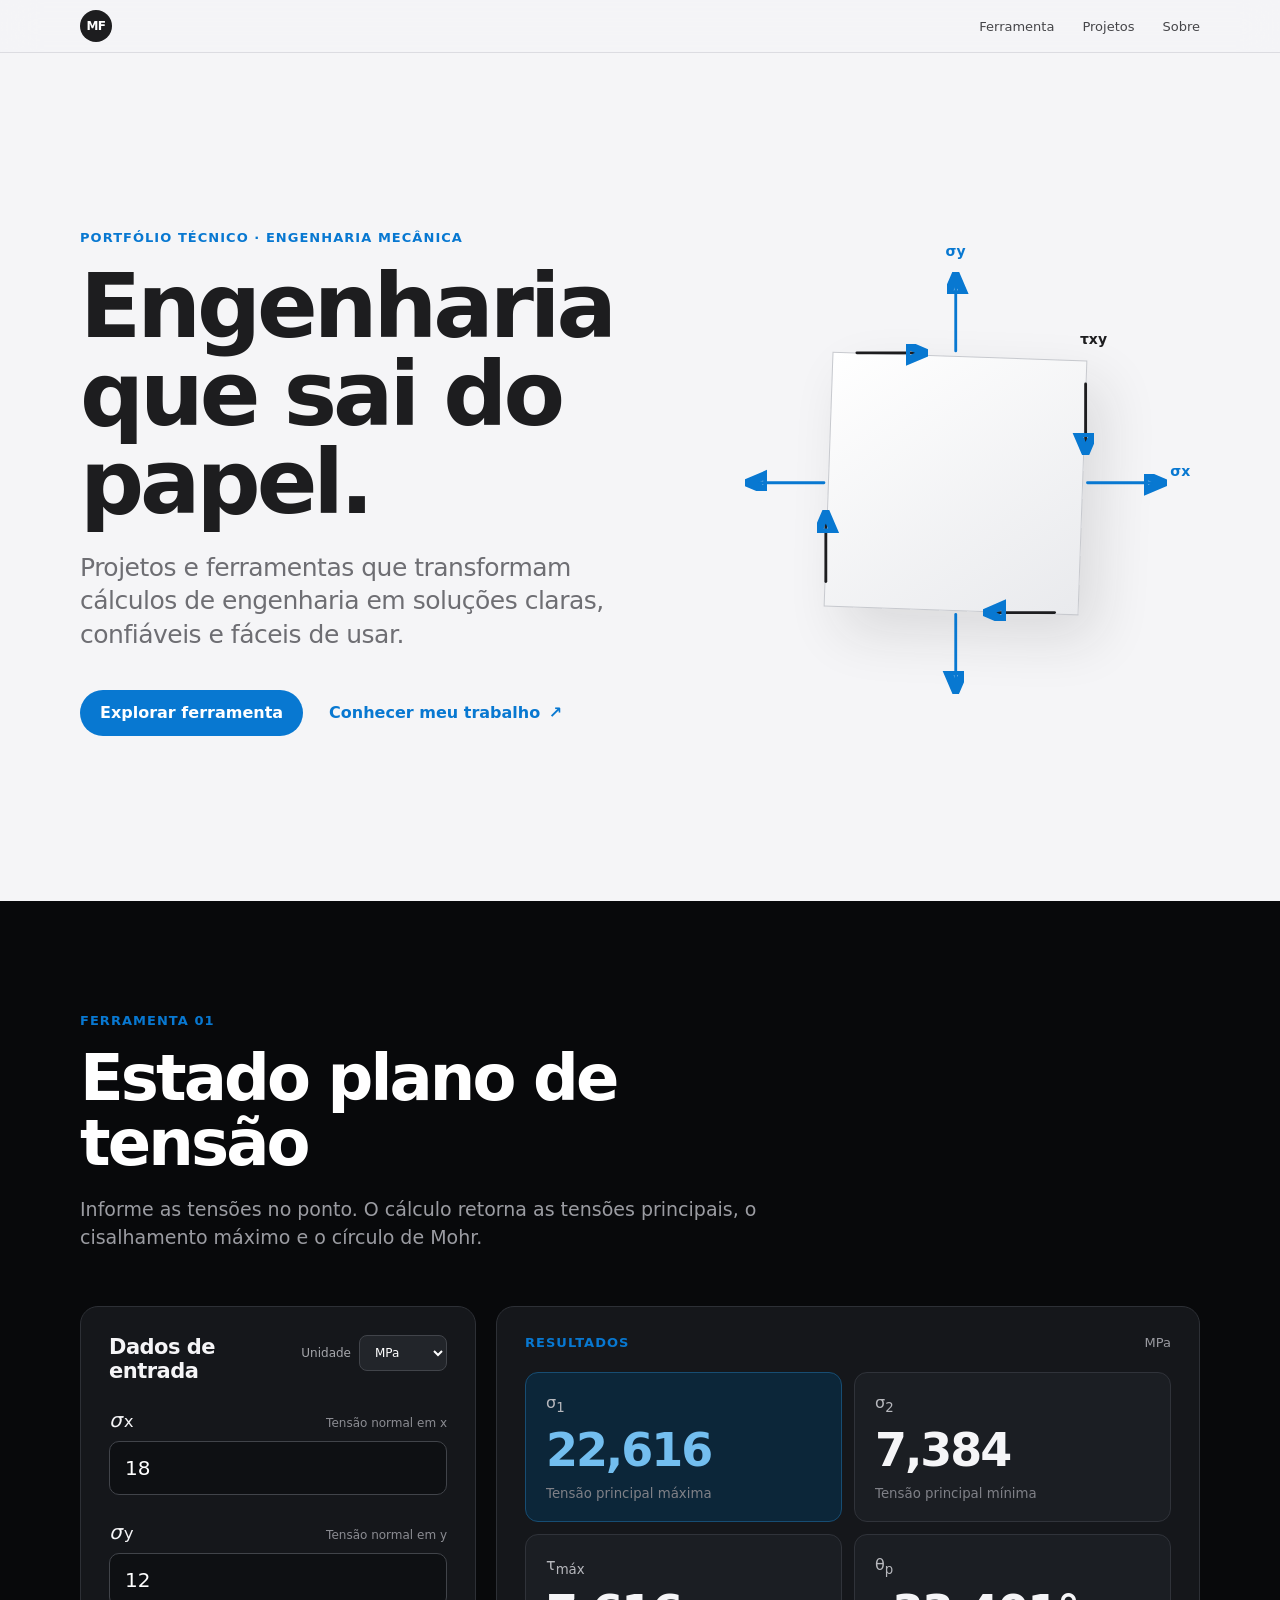
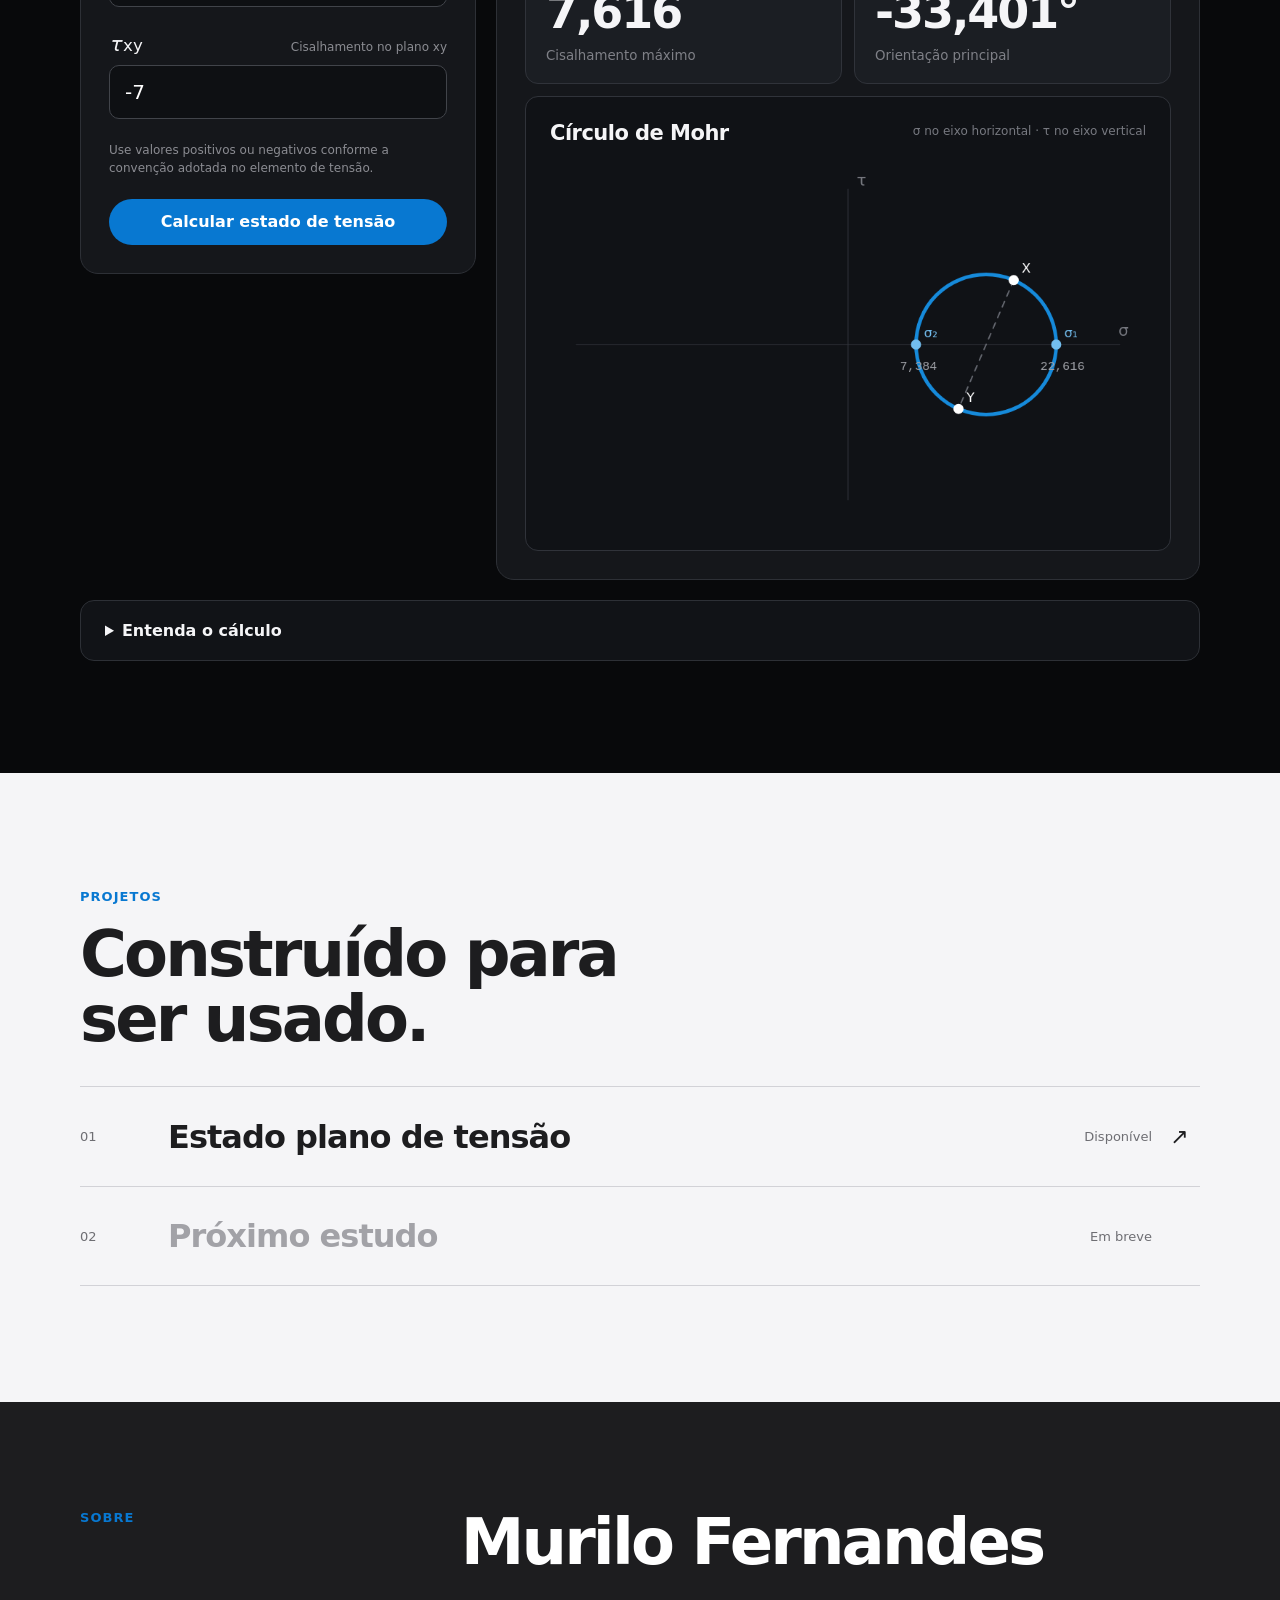
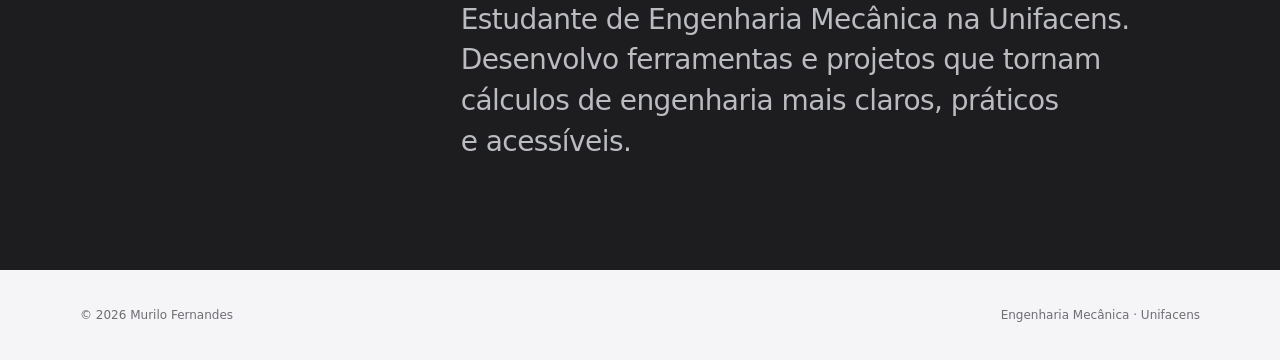
==== index.html @ 222b659b "feat: publica primeira versão do portfólio" ====
<!doctype html>
<html lang="pt-BR">
<head>
  <meta charset="utf-8">
  <meta name="viewport" content="width=device-width, initial-scale=1">
  <meta name="description" content="Ferramentas e projetos de Engenharia Mecânica desenvolvidos por Murilo Fernandes.">
  <meta name="theme-color" content="#f5f5f7">
  <link rel="icon" href="data:image/svg+xml,%3Csvg xmlns='http://www.w3.org/2000/svg' viewBox='0 0 64 64'%3E%3Ccircle cx='32' cy='32' r='30' fill='%231d1d1f'/%3E%3Ctext x='32' y='39' text-anchor='middle' font-family='Arial' font-size='20' font-weight='700' fill='white'%3EMF%3C/text%3E%3C/svg%3E">
  <title>Murilo Fernandes — Engenharia Mecânica</title>
  <link rel="stylesheet" href="styles.css">
</head>
<body>
  <header class="site-header">
    <nav class="nav shell" aria-label="Navegação principal">
      <a class="brand" href="#inicio" aria-label="Ir ao início">MF</a>
      <div class="nav-links">
        <a href="#ferramenta">Ferramenta</a>
        <a href="#projetos">Projetos</a>
        <a href="#sobre">Sobre</a>
      </div>
    </nav>
  </header>

  <main>
    <section class="hero shell" id="inicio">
      <div class="hero-copy">
        <p class="eyebrow">Portfólio técnico · Engenharia Mecânica</p>
        <h1>Engenharia que sai do papel.</h1>
        <p class="hero-text">Projetos e ferramentas que transformam cálculos de engenharia em soluções claras, confiáveis e fáceis de usar.</p>
        <div class="hero-actions">
          <a class="button primary" href="#ferramenta">Explorar ferramenta</a>
          <a class="text-link" href="#sobre">Conhecer meu trabalho <span aria-hidden="true">↗</span></a>
        </div>
      </div>

      <div class="hero-visual" aria-hidden="true">
        <div class="stress-object">
          <span class="axis axis-x">σx</span>
          <span class="axis axis-y">σy</span>
          <span class="axis axis-t">τxy</span>
          <div class="stress-square"></div>
          <svg viewBox="0 0 520 520" role="presentation">
            <defs>
              <marker id="arrow-blue" markerWidth="8" markerHeight="8" refX="6" refY="3" orient="auto">
                <path d="M0,0 L0,6 L7,3 z" fill="#0878d1" />
              </marker>
              <marker id="arrow-dark" markerWidth="8" markerHeight="8" refX="6" refY="3" orient="auto">
                <path d="M0,0 L0,6 L7,3 z" fill="#1d1d1f" />
              </marker>
            </defs>
            <path d="M120 260 H42" marker-end="url(#arrow-blue)" />
            <path d="M400 260 H478" marker-end="url(#arrow-blue)" />
            <path d="M260 120 V42" marker-end="url(#arrow-blue)" />
            <path d="M260 400 V478" marker-end="url(#arrow-blue)" />
            <path d="M155 122 H225" marker-end="url(#arrow-dark)" />
            <path d="M398 155 V225" marker-end="url(#arrow-dark)" />
            <path d="M365 398 H295" marker-end="url(#arrow-dark)" />
            <path d="M122 365 V295" marker-end="url(#arrow-dark)" />
          </svg>
        </div>
      </div>
    </section>

    <section class="tool-section" id="ferramenta">
      <div class="shell">
        <div class="section-heading light">
          <p class="eyebrow">Ferramenta 01</p>
          <h2>Estado plano de tensão</h2>
          <p>Informe as tensões no ponto. O cálculo retorna as tensões principais, o cisalhamento máximo e o círculo de Mohr.</p>
        </div>

        <div class="calculator">
          <form class="input-panel" id="stress-form">
            <div class="panel-heading">
              <h3>Dados de entrada</h3>
              <label class="unit-field">
                <span>Unidade</span>
                <select id="unit" name="unit">
                  <option value="MPa">MPa</option>
                  <option value="kPa">kPa</option>
                  <option value="Pa">Pa</option>
                  <option value="ksi">ksi</option>
                </select>
              </label>
            </div>

            <label class="field">
              <span><i>σ</i><sub>x</sub> <small>Tensão normal em x</small></span>
              <input id="sigma-x" name="sigmaX" type="number" step="any" value="18" required>
            </label>

            <label class="field">
              <span><i>σ</i><sub>y</sub> <small>Tensão normal em y</small></span>
              <input id="sigma-y" name="sigmaY" type="number" step="any" value="12" required>
            </label>

            <label class="field">
              <span><i>τ</i><sub>xy</sub> <small>Cisalhamento no plano xy</small></span>
              <input id="tau-xy" name="tauXY" type="number" step="any" value="-7" required>
            </label>

            <p class="sign-note">Use valores positivos ou negativos conforme a convenção adotada no elemento de tensão.</p>
            <button class="button calculate" type="submit">Calcular estado de tensão</button>
            <p class="form-error" id="form-error" role="alert" hidden></p>
          </form>

          <div class="output-panel" aria-live="polite">
            <div class="results-header">
              <p class="eyebrow">Resultados</p>
              <span id="result-unit">MPa</span>
            </div>

            <div class="results-grid">
              <article class="result primary-result">
                <span>σ<sub>1</sub></span>
                <strong id="sigma-1">22,616</strong>
                <small>Tensão principal máxima</small>
              </article>
              <article class="result">
                <span>σ<sub>2</sub></span>
                <strong id="sigma-2">7,384</strong>
                <small>Tensão principal mínima</small>
              </article>
              <article class="result">
                <span>τ<sub>máx</sub></span>
                <strong id="tau-max">7,616</strong>
                <small>Cisalhamento máximo</small>
              </article>
              <article class="result">
                <span>θ<sub>p</sub></span>
                <strong id="theta-p">−33,401°</strong>
                <small>Orientação principal</small>
              </article>
            </div>

            <div class="mohr-card">
              <div class="mohr-heading">
                <h3>Círculo de Mohr</h3>
                <p>σ no eixo horizontal · τ no eixo vertical</p>
              </div>
              <canvas id="mohr-canvas" width="820" height="500" aria-label="Representação gráfica do círculo de Mohr"></canvas>
            </div>
          </div>
        </div>

        <details class="method">
          <summary>Entenda o cálculo</summary>
          <div class="method-content">
            <p>Para o estado plano, o centro e o raio do círculo de Mohr são:</p>
            <div class="formula"><i>σ</i><sub>m</sub> = (<i>σ</i><sub>x</sub> + <i>σ</i><sub>y</sub>) / 2</div>
            <div class="formula"><i>R</i> = √[((<i>σ</i><sub>x</sub> − <i>σ</i><sub>y</sub>) / 2)² + <i>τ</i><sub>xy</sub>²]</div>
            <p>As tensões principais são <i>σ</i><sub>1,2</sub> = <i>σ</i><sub>m</sub> ± <i>R</i>, e a tensão máxima de cisalhamento é igual ao raio <i>R</i>.</p>
          </div>
        </details>
      </div>
    </section>

    <section class="projects shell" id="projetos">
      <div class="section-heading">
        <p class="eyebrow">Projetos</p>
        <h2>Construído para ser usado.</h2>
      </div>
      <a class="project-row" href="#ferramenta">
        <span class="project-index">01</span>
        <span class="project-name">Estado plano de tensão</span>
        <span class="project-status">Disponível</span>
        <span class="project-arrow" aria-hidden="true">↗</span>
      </a>
      <div class="project-row muted" aria-label="Próximo projeto ainda não definido">
        <span class="project-index">02</span>
        <span class="project-name">Próximo estudo</span>
        <span class="project-status">Em breve</span>
      </div>
    </section>

    <section class="about" id="sobre">
      <div class="shell about-grid">
        <p class="eyebrow">Sobre</p>
        <div>
          <h2>Murilo Fernandes</h2>
          <p>Estudante de Engenharia Mecânica na Unifacens. Desenvolvo ferramentas e projetos que tornam cálculos de engenharia mais claros, práticos e acessíveis.</p>
        </div>
      </div>
    </section>
  </main>

  <footer class="footer shell">
    <span>© <span id="year"></span> Murilo Fernandes</span>
    <span>Engenharia Mecânica · Unifacens</span>
  </footer>

  <script type="module" src="src/app.mjs"></script>
</body>
</html>
---- styles.css ----
:root {
  --bg: #f5f5f7;
  --surface: #ffffff;
  --ink: #1d1d1f;
  --muted: #6e6e73;
  --line: #d2d2d7;
  --blue: #0878d1;
  --blue-dark: #0065b3;
  --dark: #08090b;
  --dark-surface: #15171b;
  --dark-line: #2d3036;
  --radius: 18px;
  --shell: 1120px;
}

* { box-sizing: border-box; }

html { scroll-behavior: smooth; }

body {
  margin: 0;
  color: var(--ink);
  background: var(--bg);
  font-family: system-ui, -apple-system, BlinkMacSystemFont, "Segoe UI", sans-serif;
  -webkit-font-smoothing: antialiased;
}

button, input, select { font: inherit; }
a { color: inherit; text-decoration: none; }

.shell {
  width: min(calc(100% - 48px), var(--shell));
  margin-inline: auto;
}

.site-header {
  position: sticky;
  z-index: 20;
  top: 0;
  background: color-mix(in srgb, var(--bg) 82%, transparent);
  border-bottom: 1px solid color-mix(in srgb, var(--line) 70%, transparent);
  backdrop-filter: saturate(180%) blur(18px);
}

.nav {
  min-height: 52px;
  display: flex;
  align-items: center;
  justify-content: space-between;
}

.brand {
  width: 32px;
  height: 32px;
  display: grid;
  place-items: center;
  color: white;
  background: var(--ink);
  border-radius: 50%;
  font-size: 12px;
  font-weight: 700;
  letter-spacing: -.04em;
}

.nav-links { display: flex; gap: 28px; font-size: 13px; }
.nav-links a { color: #454549; transition: color .2s ease; }
.nav-links a:hover, .nav-links a:focus-visible { color: var(--blue); }

.hero {
  min-height: calc(100vh - 52px);
  padding-block: 84px 72px;
  display: grid;
  grid-template-columns: 1.08fr .92fr;
  align-items: center;
  gap: 56px;
}

.eyebrow {
  margin: 0 0 18px;
  color: var(--blue);
  font-size: 13px;
  font-weight: 650;
  letter-spacing: .08em;
  text-transform: uppercase;
}

h1, h2, h3, p { text-wrap: pretty; }
h1, h2, h3 { margin-top: 0; letter-spacing: -.045em; }

h1 {
  max-width: 720px;
  margin-bottom: 24px;
  font-size: clamp(56px, 7vw, 92px);
  line-height: .98;
  font-weight: 650;
}

.hero-text {
  max-width: 620px;
  margin: 0;
  color: var(--muted);
  font-size: clamp(19px, 2.1vw, 25px);
  line-height: 1.35;
  letter-spacing: -.02em;
}

.hero-actions {
  margin-top: 38px;
  display: flex;
  align-items: center;
  gap: 26px;
  flex-wrap: wrap;
}

.button {
  min-height: 46px;
  padding: 12px 20px;
  display: inline-flex;
  align-items: center;
  justify-content: center;
  border: 0;
  border-radius: 999px;
  cursor: pointer;
  font-weight: 600;
  transition: transform .18s ease, background .18s ease;
}

.button:hover { transform: translateY(-1px); }
.button:active { transform: translateY(0); }
.button.primary, .button.calculate { color: white; background: var(--blue); }
.button.primary:hover, .button.calculate:hover { background: var(--blue-dark); }

.text-link { color: var(--blue); font-weight: 600; }
.text-link span { margin-left: 3px; }

.hero-visual { min-height: 520px; display: grid; place-items: center; }
.stress-object { position: relative; width: min(100%, 500px); aspect-ratio: 1; }
.stress-square {
  position: absolute;
  inset: 24%;
  background: linear-gradient(145deg, #fff, #e9eaed);
  border: 1px solid #c7c9ce;
  box-shadow: 18px 24px 55px rgba(29, 29, 31, .12);
  transform: rotate(2deg);
}
.stress-object svg { position: absolute; inset: 0; width: 100%; height: 100%; overflow: visible; }
.stress-object path { fill: none; stroke-width: 3; stroke-linecap: round; }
.stress-object path:nth-of-type(-n+4) { stroke: var(--blue); }
.stress-object path:nth-of-type(n+5) { stroke: var(--ink); }
.axis { position: absolute; z-index: 2; font-size: 14px; font-weight: 650; }
.axis-x { right: 2%; top: 46%; color: var(--blue); }
.axis-y { top: 1%; left: 48%; color: var(--blue); }
.axis-t { right: 19%; top: 19%; }

.tool-section {
  padding-block: 112px;
  color: #f5f5f7;
  background: var(--dark);
}

.section-heading { max-width: 760px; margin-bottom: 54px; }
.section-heading.light { color: white; }
.section-heading h2, .about h2 {
  margin-bottom: 18px;
  font-size: clamp(42px, 5vw, 66px);
  line-height: 1.02;
  font-weight: 620;
}
.section-heading > p:last-child {
  margin: 0;
  color: #9b9ca2;
  font-size: 19px;
  line-height: 1.5;
}

.calculator {
  display: grid;
  grid-template-columns: minmax(300px, .72fr) minmax(0, 1.28fr);
  gap: 20px;
  align-items: start;
}

.input-panel, .output-panel {
  border: 1px solid var(--dark-line);
  border-radius: var(--radius);
  background: var(--dark-surface);
}
.input-panel { padding: 28px; position: sticky; top: 74px; }
.output-panel { padding: 28px; }

.panel-heading, .results-header, .mohr-heading {
  display: flex;
  justify-content: space-between;
  align-items: flex-start;
  gap: 18px;
}
.panel-heading h3, .mohr-heading h3 { margin: 0; font-size: 21px; letter-spacing: -.025em; }

.unit-field { display: flex; align-items: center; gap: 8px; color: #a6a7ac; font-size: 12px; }
.unit-field select {
  min-height: 36px;
  padding: 0 30px 0 11px;
  color: white;
  border: 1px solid #41444a;
  border-radius: 8px;
  background: #22252a;
}

.field { display: block; margin-top: 25px; }
.field > span { display: flex; align-items: baseline; gap: 2px; font-size: 20px; }
.field small { margin-left: auto; color: #8b8c92; font-size: 12px; }
.field input {
  width: 100%;
  min-height: 54px;
  margin-top: 9px;
  padding: 0 15px;
  color: white;
  border: 1px solid #41444a;
  border-radius: 10px;
  outline: none;
  background: #0e1013;
  font-size: 20px;
  font-variant-numeric: tabular-nums;
}
.field input:focus { border-color: var(--blue); box-shadow: 0 0 0 3px rgba(8, 120, 209, .2); }
.sign-note { margin: 22px 0; color: #8b8c92; font-size: 12px; line-height: 1.5; }
.button.calculate { width: 100%; }
.form-error { margin: 14px 0 0; color: #ff9e98; font-size: 13px; }

.results-header { align-items: center; }
.results-header .eyebrow { margin: 0; }
.results-header > span { color: #98999f; font-size: 13px; }
.results-grid { margin-top: 22px; display: grid; grid-template-columns: repeat(2, 1fr); gap: 12px; }
.result {
  min-height: 150px;
  padding: 20px;
  display: flex;
  flex-direction: column;
  justify-content: space-between;
  border: 1px solid #30333a;
  border-radius: 13px;
  background: #1b1e23;
}
.result > span { color: #b7b8bd; font-size: 16px; }
.result strong { margin-block: 12px; font-size: clamp(30px, 4vw, 46px); line-height: 1; font-weight: 560; letter-spacing: -.045em; font-variant-numeric: tabular-nums; }
.result small { color: #7f8087; }
.result.primary-result { border-color: #174d73; background: #0c2639; }
.result.primary-result strong { color: #73beef; }

.mohr-card { margin-top: 12px; padding: 24px; border: 1px solid #30333a; border-radius: 13px; background: #101216; }
.mohr-heading p { margin: 3px 0 0; color: #777980; font-size: 12px; }
#mohr-canvas { width: 100%; height: auto; margin-top: 18px; display: block; }

.method { margin-top: 20px; border: 1px solid var(--dark-line); border-radius: 14px; background: #111317; }
.method summary { padding: 20px 24px; cursor: pointer; font-weight: 600; }
.method-content { max-width: 760px; padding: 0 24px 25px; color: #a4a5aa; line-height: 1.65; }
.formula { margin-block: 12px; padding: 14px 16px; overflow-x: auto; color: white; border-radius: 8px; background: #202329; font-family: ui-monospace, SFMono-Regular, Menlo, monospace; }

.projects { padding-block: 116px; }
.projects .section-heading { margin-bottom: 34px; }
.project-row {
  min-height: 100px;
  display: grid;
  grid-template-columns: 70px 1fr auto 30px;
  align-items: center;
  gap: 18px;
  border-top: 1px solid var(--line);
  transition: color .2s ease;
}
.project-row:last-child { border-bottom: 1px solid var(--line); }
.project-row:not(.muted):hover { color: var(--blue); }
.project-index, .project-status { color: var(--muted); font-size: 13px; }
.project-name { font-size: clamp(21px, 3vw, 32px); font-weight: 570; letter-spacing: -.03em; }
.project-arrow { font-size: 22px; }
.project-row.muted { color: #a2a2a7; }

.about { padding-block: 108px; color: white; background: var(--ink); }
.about-grid { display: grid; grid-template-columns: .45fr 1fr; gap: 48px; }
.about-grid > div { max-width: 720px; }
.about h2 { margin-bottom: 24px; }
.about-grid > div p { margin: 0; color: #bbbcc0; font-size: clamp(20px, 2.5vw, 28px); line-height: 1.45; letter-spacing: -.02em; }

.footer {
  min-height: 90px;
  display: flex;
  align-items: center;
  justify-content: space-between;
  gap: 18px;
  color: var(--muted);
  font-size: 12px;
}

:focus-visible { outline: 3px solid color-mix(in srgb, var(--blue) 70%, white); outline-offset: 3px; }

@media (max-width: 900px) {
  .hero { min-height: auto; grid-template-columns: 1fr; padding-top: 92px; }
  .hero-copy { max-width: 760px; }
  .hero-visual { min-height: 400px; }
  .stress-object { width: min(100%, 430px); }
  .calculator { grid-template-columns: 1fr; }
  .input-panel { position: static; }
}

@media (max-width: 620px) {
  .shell { width: min(calc(100% - 28px), var(--shell)); }
  .nav-links { gap: 12px; font-size: 11px; }
  .hero { padding-block: 72px 54px; gap: 25px; }
  h1 { font-size: clamp(48px, 15vw, 68px); }
  .hero-visual { min-height: 310px; }
  .tool-section, .projects, .about { padding-block: 78px; }
  .input-panel, .output-panel { padding: 20px; }
  .results-grid { grid-template-columns: 1fr; }
  .result { min-height: 130px; }
  .mohr-card { padding: 17px; }
  .mohr-heading { display: block; }
  .mohr-heading p { margin-top: 7px; }
  .about-grid { grid-template-columns: 1fr; gap: 20px; }
  .project-row { grid-template-columns: 48px 1fr 24px; }
  .project-status { display: none; }
  .footer { padding-block: 25px; align-items: flex-start; flex-direction: column; justify-content: center; }
}

@media (prefers-reduced-motion: reduce) {
  html { scroll-behavior: auto; }
  *, *::before, *::after { transition-duration: .01ms !important; }
}
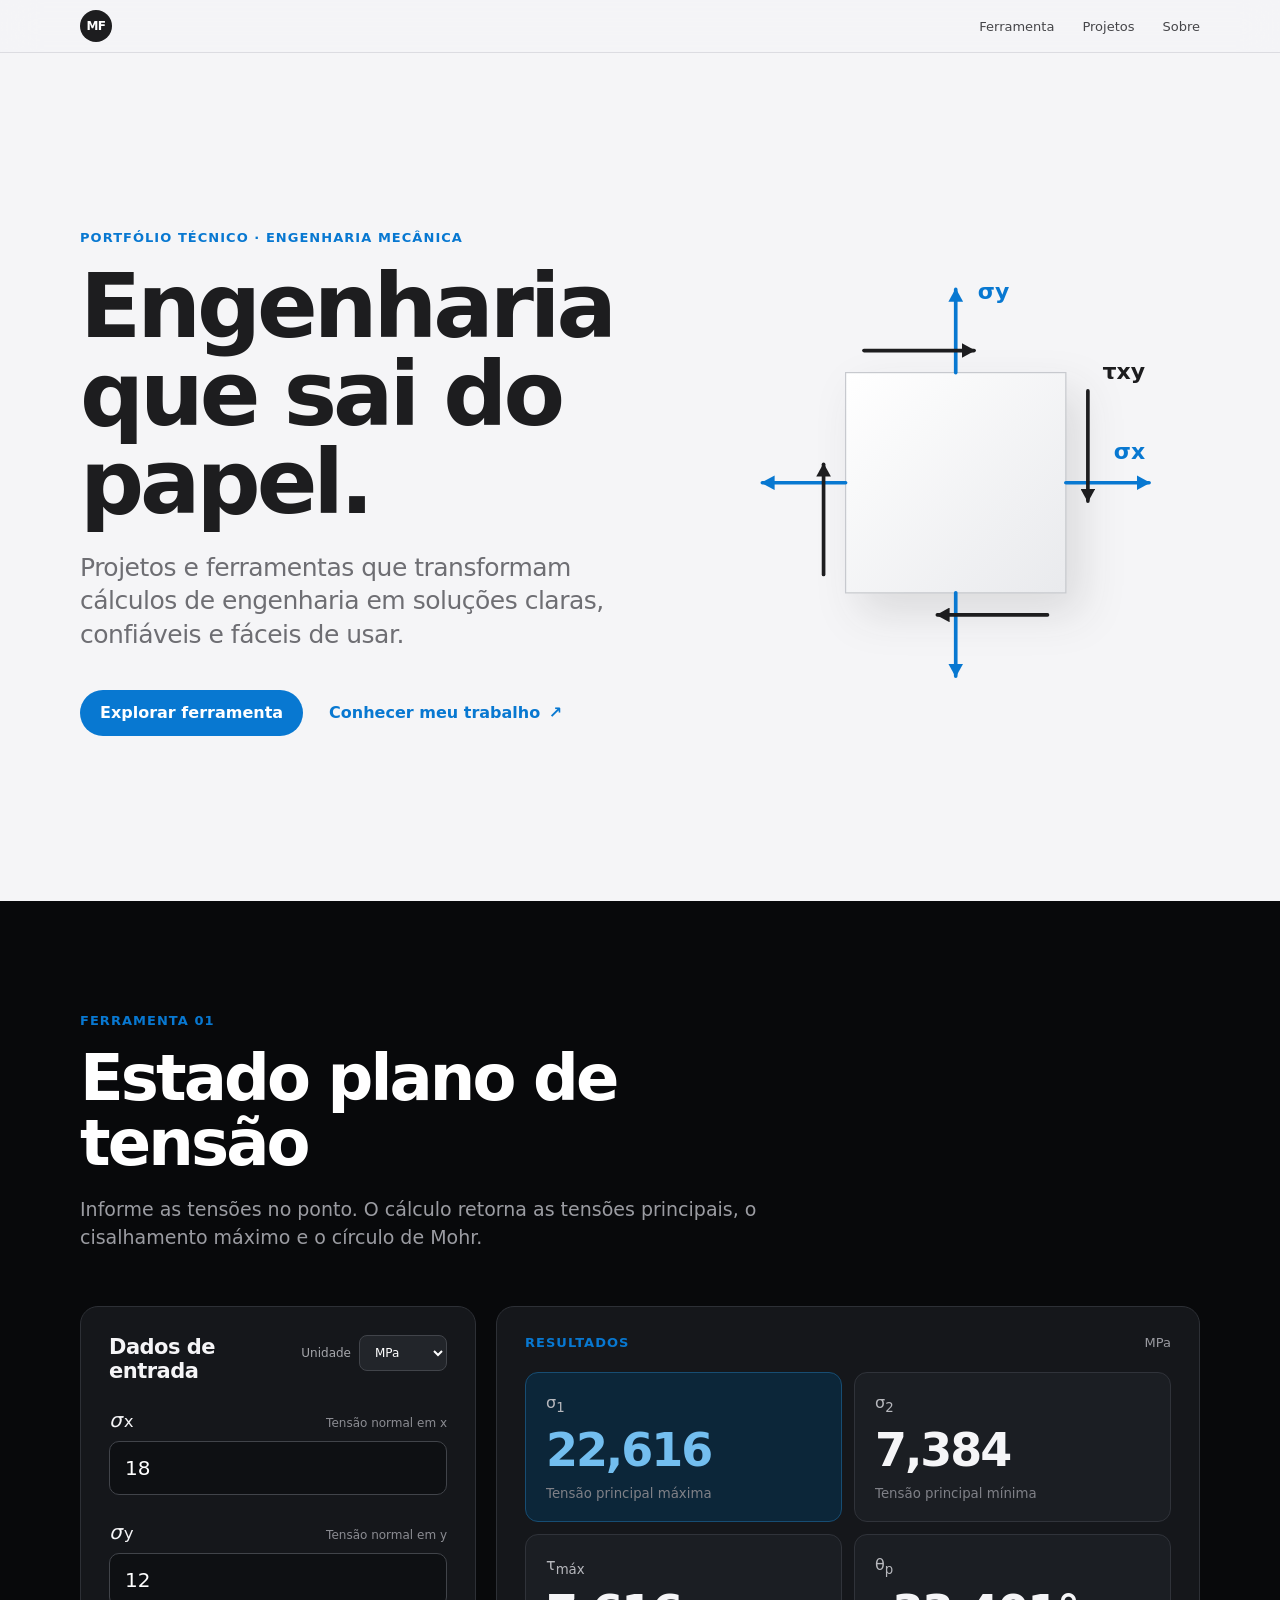
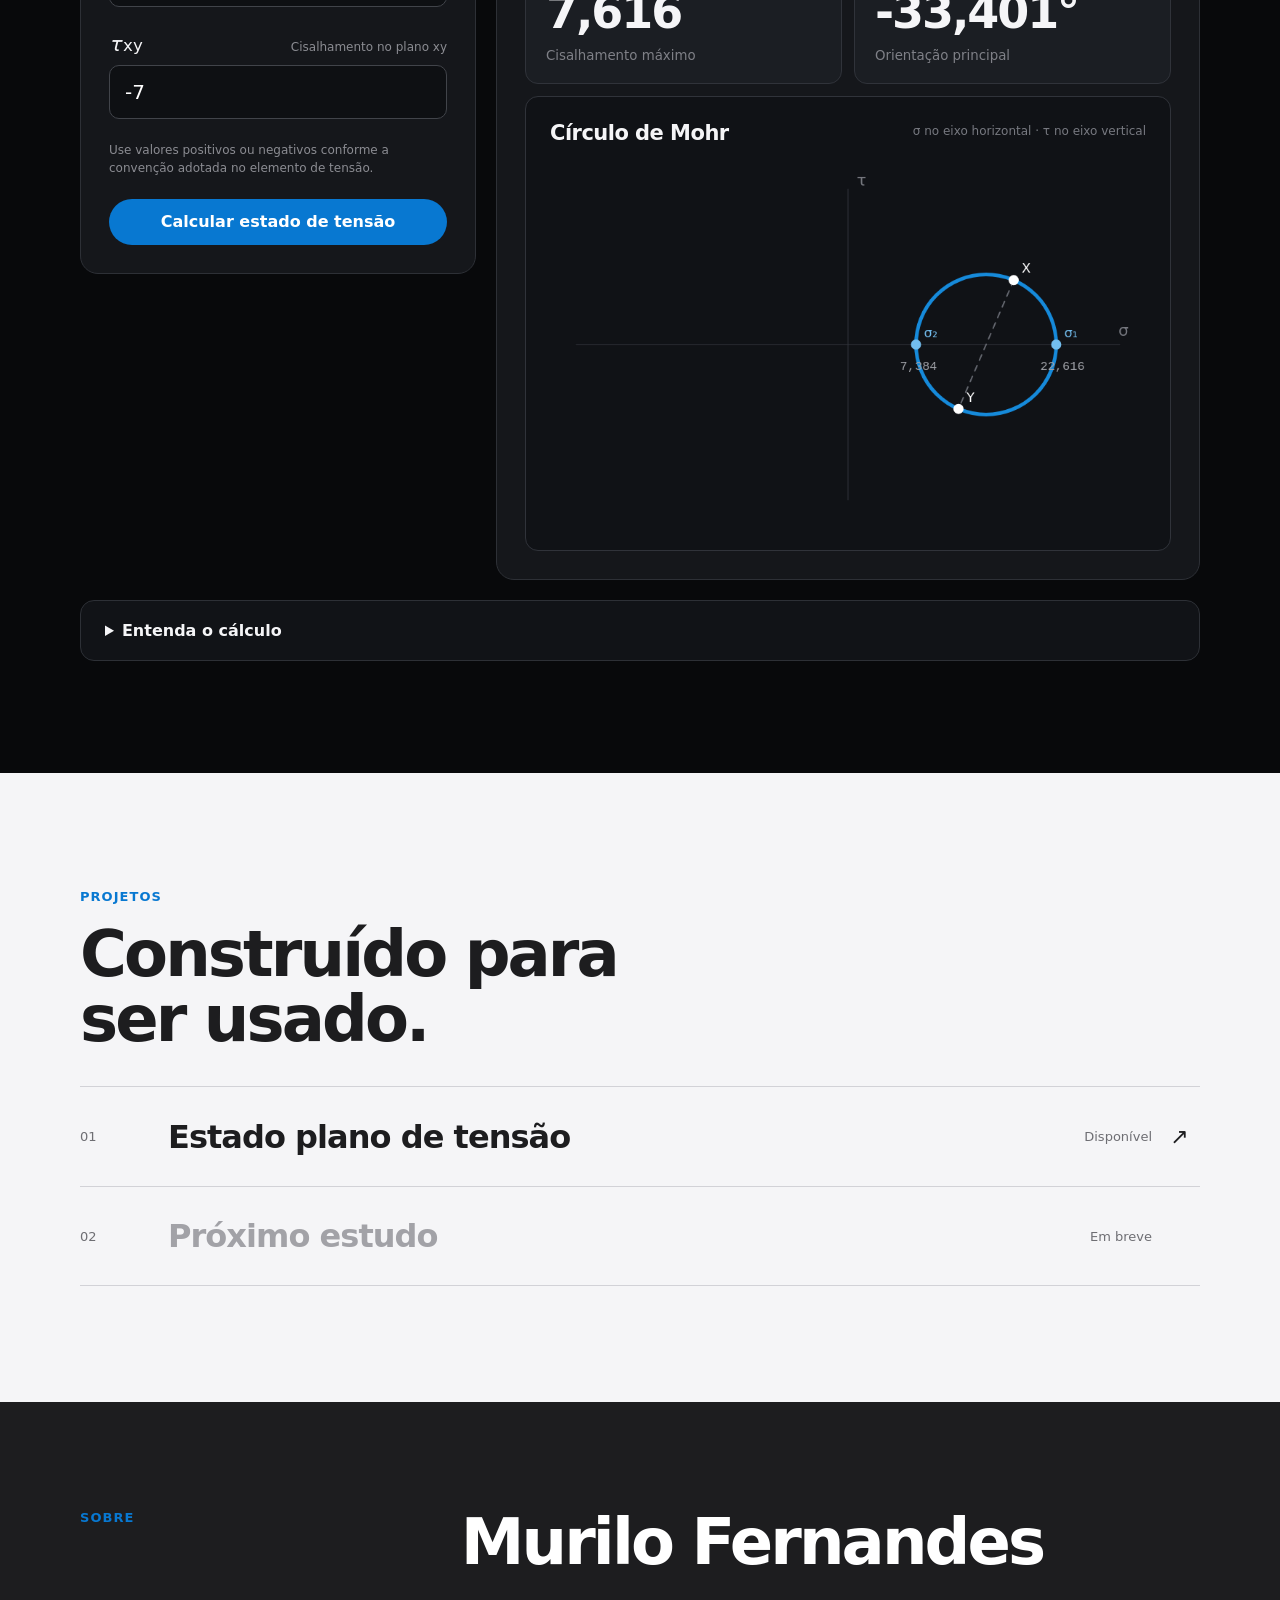
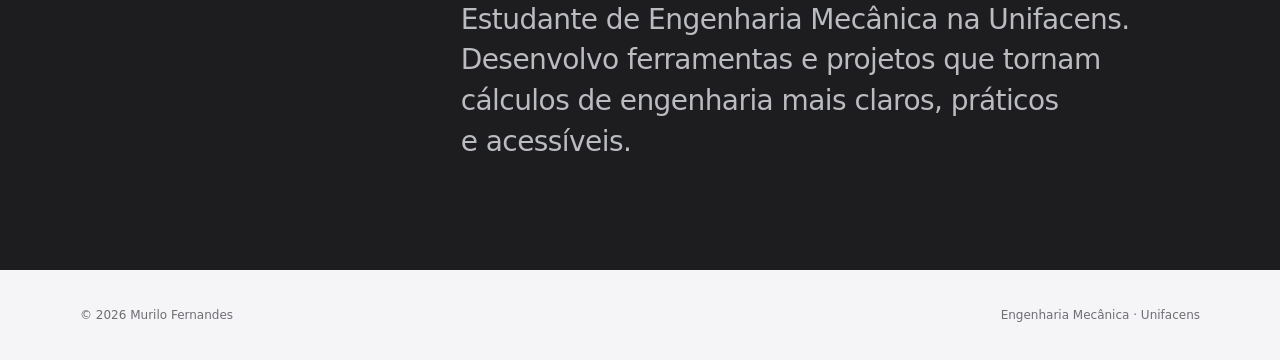
==== commit 8c5b7c2e: "Reconstrói diagrama de tensões para telas móveis" ====
--- a/index.html
+++ b/index.html
@@ -7,7 +7,7 @@
   <meta name="theme-color" content="#f5f5f7">
   <link rel="icon" href="data:image/svg+xml,%3Csvg xmlns='http://www.w3.org/2000/svg' viewBox='0 0 64 64'%3E%3Ccircle cx='32' cy='32' r='30' fill='%231d1d1f'/%3E%3Ctext x='32' y='39' text-anchor='middle' font-family='Arial' font-size='20' font-weight='700' fill='white'%3EMF%3C/text%3E%3C/svg%3E">
   <title>Murilo Fernandes — Engenharia Mecânica</title>
-  <link rel="stylesheet" href="styles.css">
+  <link rel="stylesheet" href="styles.css?v=diagram-v2">
 </head>
 <body>
   <header class="site-header">
@@ -35,27 +35,39 @@
 
       <div class="hero-visual" aria-hidden="true">
         <div class="stress-object">
-          <span class="axis axis-x">σx</span>
-          <span class="axis axis-y">σy</span>
-          <span class="axis axis-t">τxy</span>
-          <div class="stress-square"></div>
-          <svg viewBox="0 0 520 520" role="presentation">
+          <svg class="stress-diagram" viewBox="0 0 400 400" role="presentation">
             <defs>
-              <marker id="arrow-blue" markerWidth="8" markerHeight="8" refX="6" refY="3" orient="auto">
-                <path d="M0,0 L0,6 L7,3 z" fill="#0878d1" />
+              <linearGradient id="stress-fill" x1="0" y1="0" x2="1" y2="1">
+                <stop offset="0" stop-color="#ffffff" />
+                <stop offset="1" stop-color="#e9eaed" />
+              </linearGradient>
+              <marker id="arrow-blue" markerWidth="12" markerHeight="12" refX="10" refY="6" orient="auto" markerUnits="userSpaceOnUse">
+                <path d="M0,0 L0,12 L11,6 z" fill="#0878d1" />
               </marker>
-              <marker id="arrow-dark" markerWidth="8" markerHeight="8" refX="6" refY="3" orient="auto">
-                <path d="M0,0 L0,6 L7,3 z" fill="#1d1d1f" />
+              <marker id="arrow-dark" markerWidth="12" markerHeight="12" refX="10" refY="6" orient="auto" markerUnits="userSpaceOnUse">
+                <path d="M0,0 L0,12 L11,6 z" fill="#1d1d1f" />
               </marker>
             </defs>
-            <path d="M120 260 H42" marker-end="url(#arrow-blue)" />
-            <path d="M400 260 H478" marker-end="url(#arrow-blue)" />
-            <path d="M260 120 V42" marker-end="url(#arrow-blue)" />
-            <path d="M260 400 V478" marker-end="url(#arrow-blue)" />
-            <path d="M155 122 H225" marker-end="url(#arrow-dark)" />
-            <path d="M398 155 V225" marker-end="url(#arrow-dark)" />
-            <path d="M365 398 H295" marker-end="url(#arrow-dark)" />
-            <path d="M122 365 V295" marker-end="url(#arrow-dark)" />
+
+            <rect class="stress-element" x="110" y="110" width="180" height="180" />
+
+            <g class="stress-normal">
+              <path d="M110 200 H42" marker-end="url(#arrow-blue)" />
+              <path d="M290 200 H358" marker-end="url(#arrow-blue)" />
+              <path d="M200 110 V42" marker-end="url(#arrow-blue)" />
+              <path d="M200 290 V358" marker-end="url(#arrow-blue)" />
+            </g>
+
+            <g class="stress-shear">
+              <path d="M125 92 H215" marker-end="url(#arrow-dark)" />
+              <path d="M308 125 V215" marker-end="url(#arrow-dark)" />
+              <path d="M275 308 H185" marker-end="url(#arrow-dark)" />
+              <path d="M92 275 V185" marker-end="url(#arrow-dark)" />
+            </g>
+
+            <text class="stress-label normal-label" x="342" y="181" text-anchor="middle">σx</text>
+            <text class="stress-label normal-label" x="218" y="50">σy</text>
+            <text class="stress-label shear-label" x="320" y="115">τxy</text>
           </svg>
         </div>
       </div>
--- a/styles.css
+++ b/styles.css
@@ -134,23 +134,29 @@
 .text-link span { margin-left: 3px; }
 
 .hero-visual { min-height: 520px; display: grid; place-items: center; }
-.stress-object { position: relative; width: min(100%, 500px); aspect-ratio: 1; }
-.stress-square {
-  position: absolute;
-  inset: 24%;
-  background: linear-gradient(145deg, #fff, #e9eaed);
-  border: 1px solid #c7c9ce;
-  box-shadow: 18px 24px 55px rgba(29, 29, 31, .12);
-  transform: rotate(2deg);
-}
-.stress-object svg { position: absolute; inset: 0; width: 100%; height: 100%; overflow: visible; }
-.stress-object path { fill: none; stroke-width: 3; stroke-linecap: round; }
-.stress-object path:nth-of-type(-n+4) { stroke: var(--blue); }
-.stress-object path:nth-of-type(n+5) { stroke: var(--ink); }
-.axis { position: absolute; z-index: 2; font-size: 14px; font-weight: 650; }
-.axis-x { right: 2%; top: 46%; color: var(--blue); }
-.axis-y { top: 1%; left: 48%; color: var(--blue); }
-.axis-t { right: 19%; top: 19%; }
+.stress-object { width: min(100%, 500px); }
+.stress-diagram { width: 100%; height: auto; display: block; overflow: visible; }
+.stress-element {
+  fill: url(#stress-fill);
+  stroke: #c7c9ce;
+  stroke-width: 1;
+  filter: drop-shadow(12px 16px 18px rgba(29, 29, 31, .12));
+}
+.stress-normal, .stress-shear {
+  fill: none;
+  stroke-width: 3;
+  stroke-linecap: round;
+  vector-effect: non-scaling-stroke;
+}
+.stress-normal { stroke: var(--blue); }
+.stress-shear { stroke: var(--ink); }
+.stress-label {
+  font-family: system-ui, -apple-system, BlinkMacSystemFont, "Segoe UI", sans-serif;
+  font-size: 18px;
+  font-weight: 650;
+}
+.normal-label { fill: var(--blue); }
+.shear-label { fill: var(--ink); }
 
 .tool-section {
   padding-block: 112px;
@@ -304,9 +310,10 @@
 @media (max-width: 620px) {
   .shell { width: min(calc(100% - 28px), var(--shell)); }
   .nav-links { gap: 12px; font-size: 11px; }
-  .hero { padding-block: 72px 54px; gap: 25px; }
+  .hero { padding-block: 64px 40px; gap: 12px; }
   h1 { font-size: clamp(48px, 15vw, 68px); }
-  .hero-visual { min-height: 310px; }
+  .hero-visual { min-height: 280px; }
+  .stress-object { width: min(82vw, 290px); }
   .tool-section, .projects, .about { padding-block: 78px; }
   .input-panel, .output-panel { padding: 20px; }
   .results-grid { grid-template-columns: 1fr; }
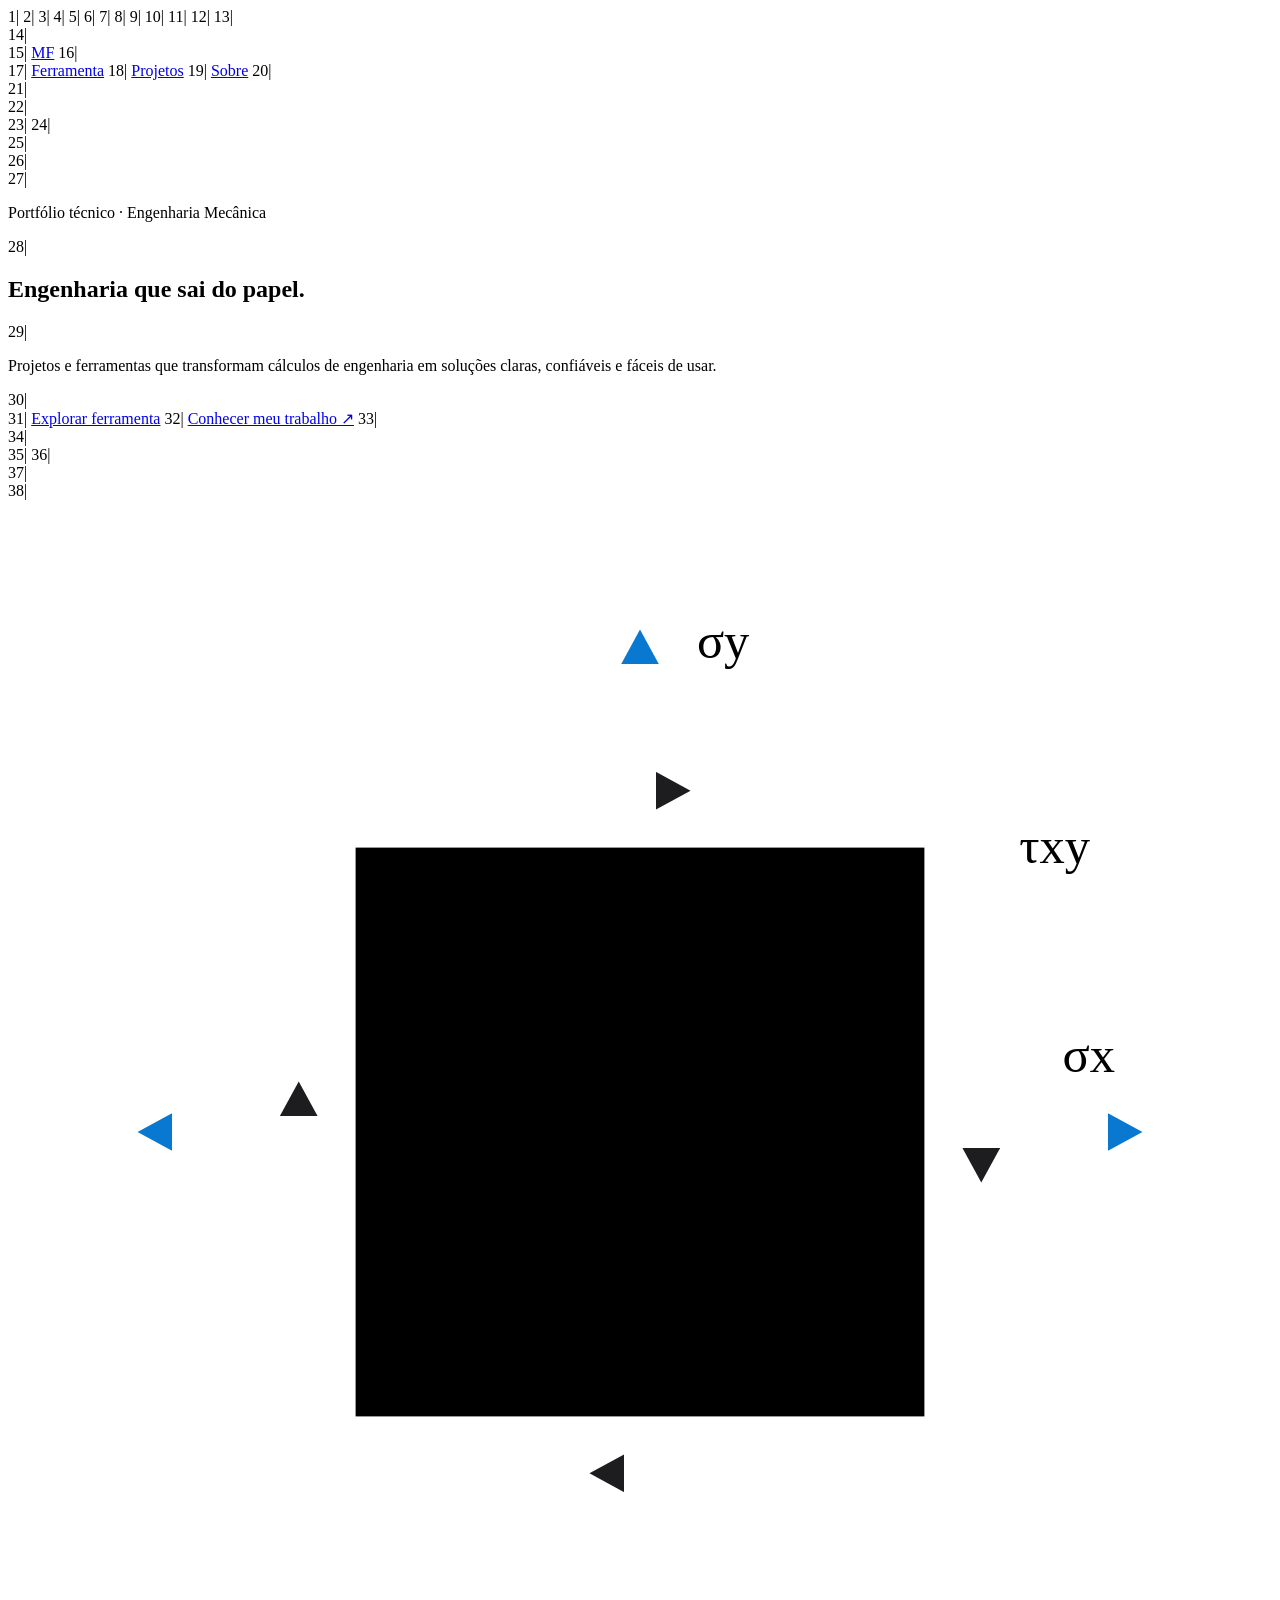
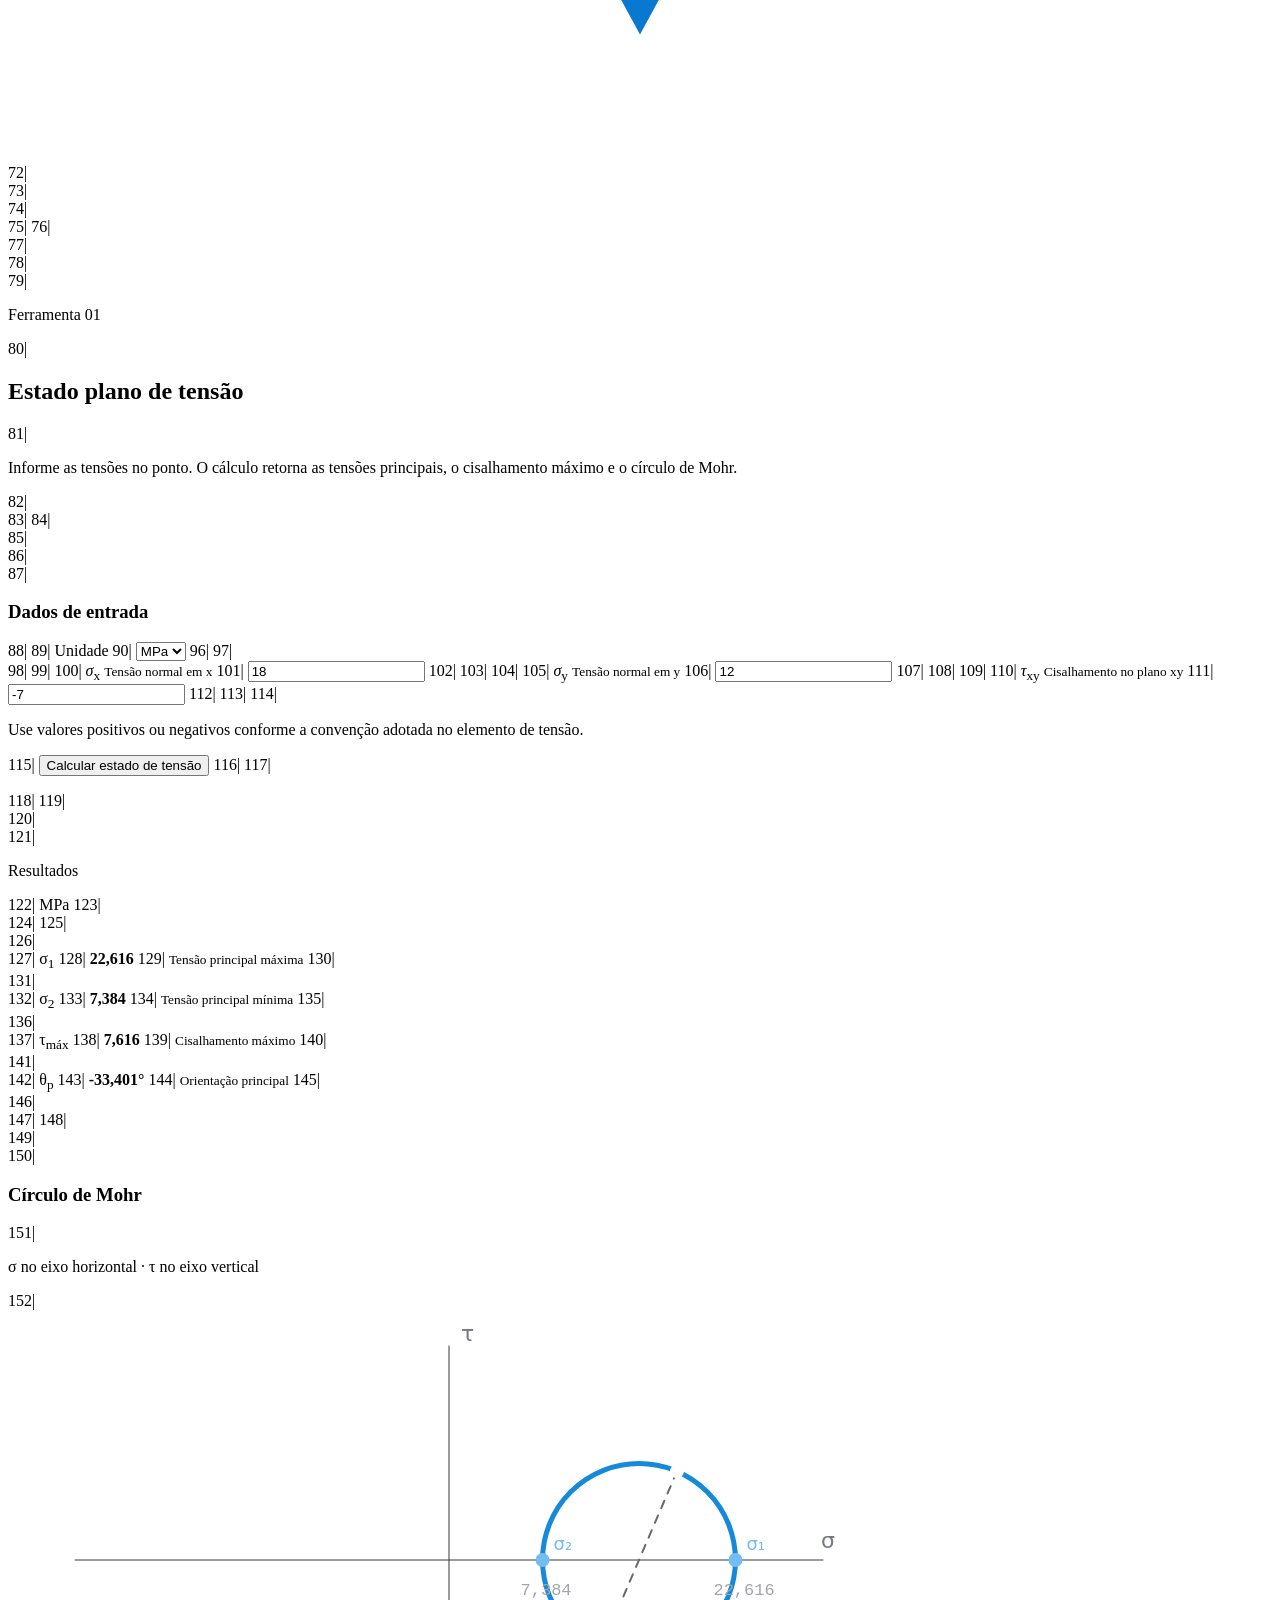
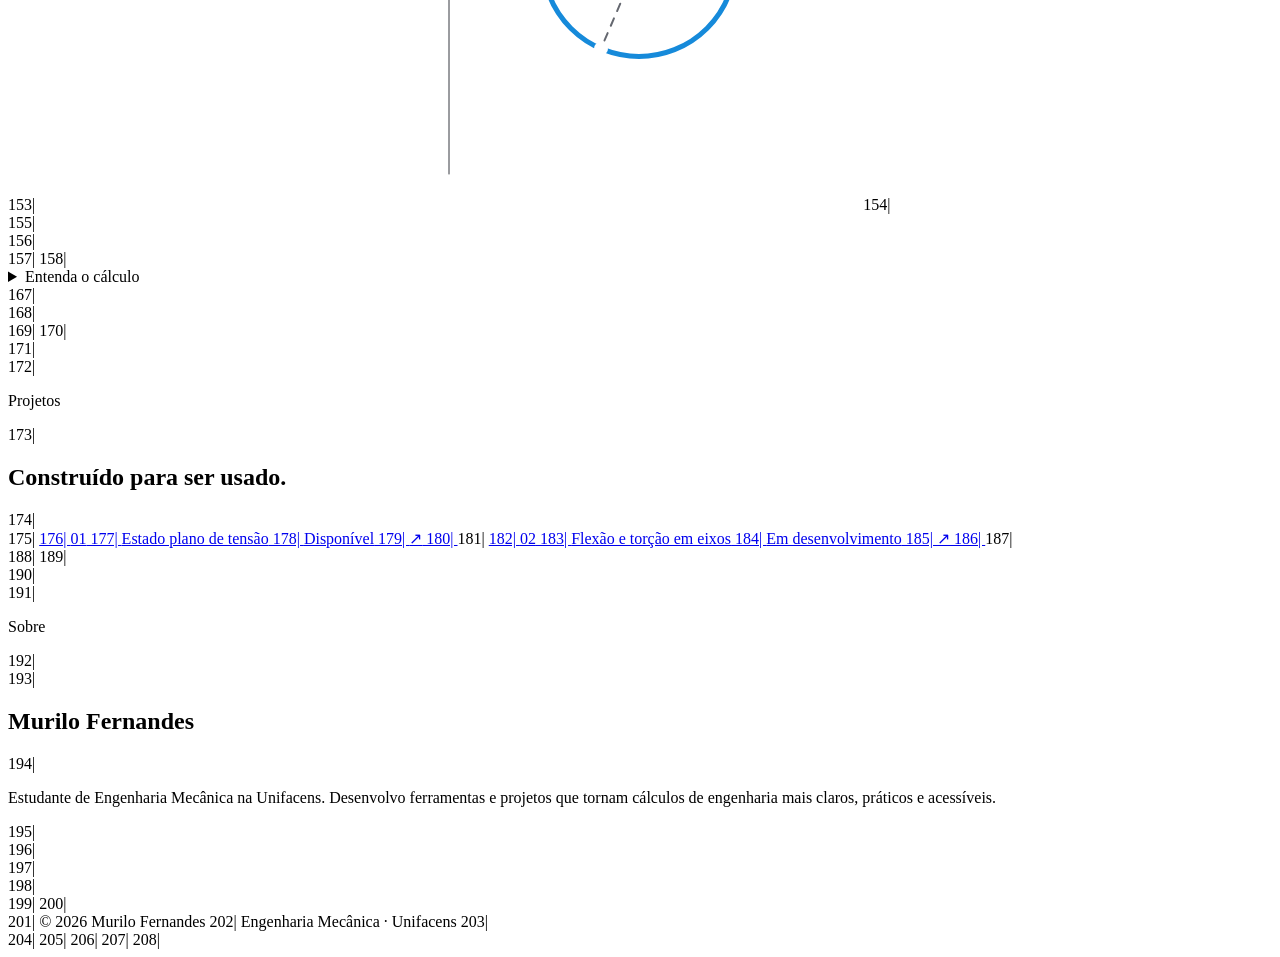
==== commit d893631f: "Adiciona módulo de flexão e torção em eixos" ====
--- a/index.html
+++ b/index.html
@@ -1,206 +1,208 @@
-<!doctype html>
-<html lang="pt-BR">
-<head>
-  <meta charset="utf-8">
-  <meta name="viewport" content="width=device-width, initial-scale=1">
-  <meta name="description" content="Ferramentas e projetos de Engenharia Mecânica desenvolvidos por Murilo Fernandes.">
-  <meta name="theme-color" content="#f5f5f7">
-  <link rel="icon" href="data:image/svg+xml,%3Csvg xmlns='http://www.w3.org/2000/svg' viewBox='0 0 64 64'%3E%3Ccircle cx='32' cy='32' r='30' fill='%231d1d1f'/%3E%3Ctext x='32' y='39' text-anchor='middle' font-family='Arial' font-size='20' font-weight='700' fill='white'%3EMF%3C/text%3E%3C/svg%3E">
-  <title>Murilo Fernandes — Engenharia Mecânica</title>
-  <link rel="stylesheet" href="styles.css?v=diagram-v2">
-</head>
-<body>
-  <header class="site-header">
-    <nav class="nav shell" aria-label="Navegação principal">
-      <a class="brand" href="#inicio" aria-label="Ir ao início">MF</a>
-      <div class="nav-links">
-        <a href="#ferramenta">Ferramenta</a>
-        <a href="#projetos">Projetos</a>
-        <a href="#sobre">Sobre</a>
-      </div>
-    </nav>
-  </header>
-
-  <main>
-    <section class="hero shell" id="inicio">
-      <div class="hero-copy">
-        <p class="eyebrow">Portfólio técnico · Engenharia Mecânica</p>
-        <h1>Engenharia que sai do papel.</h1>
-        <p class="hero-text">Projetos e ferramentas que transformam cálculos de engenharia em soluções claras, confiáveis e fáceis de usar.</p>
-        <div class="hero-actions">
-          <a class="button primary" href="#ferramenta">Explorar ferramenta</a>
-          <a class="text-link" href="#sobre">Conhecer meu trabalho <span aria-hidden="true">↗</span></a>
-        </div>
-      </div>
-
-      <div class="hero-visual" aria-hidden="true">
-        <div class="stress-object">
-          <svg class="stress-diagram" viewBox="0 0 400 400" role="presentation">
-            <defs>
-              <linearGradient id="stress-fill" x1="0" y1="0" x2="1" y2="1">
-                <stop offset="0" stop-color="#ffffff" />
-                <stop offset="1" stop-color="#e9eaed" />
-              </linearGradient>
-              <marker id="arrow-blue" markerWidth="12" markerHeight="12" refX="10" refY="6" orient="auto" markerUnits="userSpaceOnUse">
-                <path d="M0,0 L0,12 L11,6 z" fill="#0878d1" />
-              </marker>
-              <marker id="arrow-dark" markerWidth="12" markerHeight="12" refX="10" refY="6" orient="auto" markerUnits="userSpaceOnUse">
-                <path d="M0,0 L0,12 L11,6 z" fill="#1d1d1f" />
-              </marker>
-            </defs>
-
-            <rect class="stress-element" x="110" y="110" width="180" height="180" />
-
-            <g class="stress-normal">
-              <path d="M110 200 H42" marker-end="url(#arrow-blue)" />
-              <path d="M290 200 H358" marker-end="url(#arrow-blue)" />
-              <path d="M200 110 V42" marker-end="url(#arrow-blue)" />
-              <path d="M200 290 V358" marker-end="url(#arrow-blue)" />
-            </g>
-
-            <g class="stress-shear">
-              <path d="M125 92 H215" marker-end="url(#arrow-dark)" />
-              <path d="M308 125 V215" marker-end="url(#arrow-dark)" />
-              <path d="M275 308 H185" marker-end="url(#arrow-dark)" />
-              <path d="M92 275 V185" marker-end="url(#arrow-dark)" />
-            </g>
-
-            <text class="stress-label normal-label" x="342" y="181" text-anchor="middle">σx</text>
-            <text class="stress-label normal-label" x="218" y="50">σy</text>
-            <text class="stress-label shear-label" x="320" y="115">τxy</text>
-          </svg>
-        </div>
-      </div>
-    </section>
-
-    <section class="tool-section" id="ferramenta">
-      <div class="shell">
-        <div class="section-heading light">
-          <p class="eyebrow">Ferramenta 01</p>
-          <h2>Estado plano de tensão</h2>
-          <p>Informe as tensões no ponto. O cálculo retorna as tensões principais, o cisalhamento máximo e o círculo de Mohr.</p>
-        </div>
-
-        <div class="calculator">
-          <form class="input-panel" id="stress-form">
-            <div class="panel-heading">
-              <h3>Dados de entrada</h3>
-              <label class="unit-field">
-                <span>Unidade</span>
-                <select id="unit" name="unit">
-                  <option value="MPa">MPa</option>
-                  <option value="kPa">kPa</option>
-                  <option value="Pa">Pa</option>
-                  <option value="ksi">ksi</option>
-                </select>
-              </label>
-            </div>
-
-            <label class="field">
-              <span><i>σ</i><sub>x</sub> <small>Tensão normal em x</small></span>
-              <input id="sigma-x" name="sigmaX" type="number" step="any" value="18" required>
-            </label>
-
-            <label class="field">
-              <span><i>σ</i><sub>y</sub> <small>Tensão normal em y</small></span>
-              <input id="sigma-y" name="sigmaY" type="number" step="any" value="12" required>
-            </label>
-
-            <label class="field">
-              <span><i>τ</i><sub>xy</sub> <small>Cisalhamento no plano xy</small></span>
-              <input id="tau-xy" name="tauXY" type="number" step="any" value="-7" required>
-            </label>
-
-            <p class="sign-note">Use valores positivos ou negativos conforme a convenção adotada no elemento de tensão.</p>
-            <button class="button calculate" type="submit">Calcular estado de tensão</button>
-            <p class="form-error" id="form-error" role="alert" hidden></p>
-          </form>
-
-          <div class="output-panel" aria-live="polite">
-            <div class="results-header">
-              <p class="eyebrow">Resultados</p>
-              <span id="result-unit">MPa</span>
-            </div>
-
-            <div class="results-grid">
-              <article class="result primary-result">
-                <span>σ<sub>1</sub></span>
-                <strong id="sigma-1">22,616</strong>
-                <small>Tensão principal máxima</small>
-              </article>
-              <article class="result">
-                <span>σ<sub>2</sub></span>
-                <strong id="sigma-2">7,384</strong>
-                <small>Tensão principal mínima</small>
-              </article>
-              <article class="result">
-                <span>τ<sub>máx</sub></span>
-                <strong id="tau-max">7,616</strong>
-                <small>Cisalhamento máximo</small>
-              </article>
-              <article class="result">
-                <span>θ<sub>p</sub></span>
-                <strong id="theta-p">−33,401°</strong>
-                <small>Orientação principal</small>
-              </article>
-            </div>
-
-            <div class="mohr-card">
-              <div class="mohr-heading">
-                <h3>Círculo de Mohr</h3>
-                <p>σ no eixo horizontal · τ no eixo vertical</p>
-              </div>
-              <canvas id="mohr-canvas" width="820" height="500" aria-label="Representação gráfica do círculo de Mohr"></canvas>
-            </div>
-          </div>
-        </div>
-
-        <details class="method">
-          <summary>Entenda o cálculo</summary>
-          <div class="method-content">
-            <p>Para o estado plano, o centro e o raio do círculo de Mohr são:</p>
-            <div class="formula"><i>σ</i><sub>m</sub> = (<i>σ</i><sub>x</sub> + <i>σ</i><sub>y</sub>) / 2</div>
-            <div class="formula"><i>R</i> = √[((<i>σ</i><sub>x</sub> − <i>σ</i><sub>y</sub>) / 2)² + <i>τ</i><sub>xy</sub>²]</div>
-            <p>As tensões principais são <i>σ</i><sub>1,2</sub> = <i>σ</i><sub>m</sub> ± <i>R</i>, e a tensão máxima de cisalhamento é igual ao raio <i>R</i>.</p>
-          </div>
-        </details>
-      </div>
-    </section>
-
-    <section class="projects shell" id="projetos">
-      <div class="section-heading">
-        <p class="eyebrow">Projetos</p>
-        <h2>Construído para ser usado.</h2>
-      </div>
-      <a class="project-row" href="#ferramenta">
-        <span class="project-index">01</span>
-        <span class="project-name">Estado plano de tensão</span>
-        <span class="project-status">Disponível</span>
-        <span class="project-arrow" aria-hidden="true">↗</span>
-      </a>
-      <div class="project-row muted" aria-label="Próximo projeto ainda não definido">
-        <span class="project-index">02</span>
-        <span class="project-name">Próximo estudo</span>
-        <span class="project-status">Em breve</span>
-      </div>
-    </section>
-
-    <section class="about" id="sobre">
-      <div class="shell about-grid">
-        <p class="eyebrow">Sobre</p>
-        <div>
-          <h2>Murilo Fernandes</h2>
-          <p>Estudante de Engenharia Mecânica na Unifacens. Desenvolvo ferramentas e projetos que tornam cálculos de engenharia mais claros, práticos e acessíveis.</p>
-        </div>
-      </div>
-    </section>
-  </main>
-
-  <footer class="footer shell">
-    <span>© <span id="year"></span> Murilo Fernandes</span>
-    <span>Engenharia Mecânica · Unifacens</span>
-  </footer>
-
-  <script type="module" src="src/app.mjs"></script>
-</body>
-</html>
+1|<!doctype html>
+2|<html lang="pt-BR">
+3|<head>
+4|  <meta charset="utf-8">
+5|  <meta name="viewport" content="width=device-width, initial-scale=1">
+6|  <meta name="description" content="Ferramentas e projetos de Engenharia Mecânica desenvolvidos por Murilo Fernandes.">
+7|  <meta name="theme-color" content="#f5f5f7">
+8|  <link rel="icon" href="data:image/svg+xml,%3Csvg xmlns='http://www.w3.org/2000/svg' viewBox='0 0 64 64'%3E%3Ccircle cx='32' cy='32' r='30' fill='%231d1d1f'/%3E%3Ctext x='32' y='39' text-anchor='middle' font-family='Arial' font-size='20' font-weight='700' fill='white'%3EMF%3C/text%3E%3C/svg%3E">
+9|  <title>Murilo Fernandes — Engenharia Mecânica</title>
+10|  <link rel="stylesheet" href="styles.css?v=diagram-v2">
+11|</head>
+12|<body>
+13|  <header class="site-header">
+14|    <nav class="nav shell" aria-label="Navegação principal">
+15|      <a class="brand" href="#inicio" aria-label="Ir ao início">MF</a>
+16|      <div class="nav-links">
+17|        <a href="#ferramenta">Ferramenta</a>
+18|        <a href="#projetos">Projetos</a>
+19|        <a href="#sobre">Sobre</a>
+20|      </div>
+21|    </nav>
+22|  </header>
+23|
+24|  <main>
+25|    <section class="hero shell" id="inicio">
+26|      <div class="hero-copy">
+27|        <p class="eyebrow">Portfólio técnico · Engenharia Mecânica</p>
+28|        <h1>Engenharia que sai do papel.</h1>
+29|        <p class="hero-text">Projetos e ferramentas que transformam cálculos de engenharia em soluções claras, confiáveis e fáceis de usar.</p>
+30|        <div class="hero-actions">
+31|          <a class="button primary" href="#ferramenta">Explorar ferramenta</a>
+32|          <a class="text-link" href="#sobre">Conhecer meu trabalho <span aria-hidden="true">↗</span></a>
+33|        </div>
+34|      </div>
+35|
+36|      <div class="hero-visual" aria-hidden="true">
+37|        <div class="stress-object">
+38|          <svg class="stress-diagram" viewBox="0 0 400 400" role="presentation">
+39|            <defs>
+40|              <linearGradient id="stress-fill" x1="0" y1="0" x2="1" y2="1">
+41|                <stop offset="0" stop-color="#ffffff" />
+42|                <stop offset="1" stop-color="#e9eaed" />
+43|              </linearGradient>
+44|              <marker id="arrow-blue" markerWidth="12" markerHeight="12" refX="10" refY="6" orient="auto" markerUnits="userSpaceOnUse">
+45|                <path d="M0,0 L0,12 L11,6 z" fill="#0878d1" />
+46|              </marker>
+47|              <marker id="arrow-dark" markerWidth="12" markerHeight="12" refX="10" refY="6" orient="auto" markerUnits="userSpaceOnUse">
+48|                <path d="M0,0 L0,12 L11,6 z" fill="#1d1d1f" />
+49|              </marker>
+50|            </defs>
+51|
+52|            <rect class="stress-element" x="110" y="110" width="180" height="180" />
+53|
+54|            <g class="stress-normal">
+55|              <path d="M110 200 H42" marker-end="url(#arrow-blue)" />
+56|              <path d="M290 200 H358" marker-end="url(#arrow-blue)" />
+57|              <path d="M200 110 V42" marker-end="url(#arrow-blue)" />
+58|              <path d="M200 290 V358" marker-end="url(#arrow-blue)" />
+59|            </g>
+60|
+61|            <g class="stress-shear">
+62|              <path d="M125 92 H215" marker-end="url(#arrow-dark)" />
+63|              <path d="M308 125 V215" marker-end="url(#arrow-dark)" />
+64|              <path d="M275 308 H185" marker-end="url(#arrow-dark)" />
+65|              <path d="M92 275 V185" marker-end="url(#arrow-dark)" />
+66|            </g>
+67|
+68|            <text class="stress-label normal-label" x="342" y="181" text-anchor="middle">σx</text>
+69|            <text class="stress-label normal-label" x="218" y="50">σy</text>
+70|            <text class="stress-label shear-label" x="320" y="115">τxy</text>
+71|          </svg>
+72|        </div>
+73|      </div>
+74|    </section>
+75|
+76|    <section class="tool-section" id="ferramenta">
+77|      <div class="shell">
+78|        <div class="section-heading light">
+79|          <p class="eyebrow">Ferramenta 01</p>
+80|          <h2>Estado plano de tensão</h2>
+81|          <p>Informe as tensões no ponto. O cálculo retorna as tensões principais, o cisalhamento máximo e o círculo de Mohr.</p>
+82|        </div>
+83|
+84|        <div class="calculator">
+85|          <form class="input-panel" id="stress-form">
+86|            <div class="panel-heading">
+87|              <h3>Dados de entrada</h3>
+88|              <label class="unit-field">
+89|                <span>Unidade</span>
+90|                <select id="unit" name="unit">
+91|                  <option value="MPa">MPa</option>
+92|                  <option value="kPa">kPa</option>
+93|                  <option value="Pa">Pa</option>
+94|                  <option value="ksi">ksi</option>
+95|                </select>
+96|              </label>
+97|            </div>
+98|
+99|            <label class="field">
+100|              <span><i>σ</i><sub>x</sub> <small>Tensão normal em x</small></span>
+101|              <input id="sigma-x" name="sigmaX" type="number" step="any" value="18" required>
+102|            </label>
+103|
+104|            <label class="field">
+105|              <span><i>σ</i><sub>y</sub> <small>Tensão normal em y</small></span>
+106|              <input id="sigma-y" name="sigmaY" type="number" step="any" value="12" required>
+107|            </label>
+108|
+109|            <label class="field">
+110|              <span><i>τ</i><sub>xy</sub> <small>Cisalhamento no plano xy</small></span>
+111|              <input id="tau-xy" name="tauXY" type="number" step="any" value="-7" required>
+112|            </label>
+113|
+114|            <p class="sign-note">Use valores positivos ou negativos conforme a convenção adotada no elemento de tensão.</p>
+115|            <button class="button calculate" type="submit">Calcular estado de tensão</button>
+116|            <p class="form-error" id="form-error" role="alert" hidden></p>
+117|          </form>
+118|
+119|          <div class="output-panel" aria-live="polite">
+120|            <div class="results-header">
+121|              <p class="eyebrow">Resultados</p>
+122|              <span id="result-unit">MPa</span>
+123|            </div>
+124|
+125|            <div class="results-grid">
+126|              <article class="result primary-result">
+127|                <span>σ<sub>1</sub></span>
+128|                <strong id="sigma-1">22,616</strong>
+129|                <small>Tensão principal máxima</small>
+130|              </article>
+131|              <article class="result">
+132|                <span>σ<sub>2</sub></span>
+133|                <strong id="sigma-2">7,384</strong>
+134|                <small>Tensão principal mínima</small>
+135|              </article>
+136|              <article class="result">
+137|                <span>τ<sub>máx</sub></span>
+138|                <strong id="tau-max">7,616</strong>
+139|                <small>Cisalhamento máximo</small>
+140|              </article>
+141|              <article class="result">
+142|                <span>θ<sub>p</sub></span>
+143|                <strong id="theta-p">−33,401°</strong>
+144|                <small>Orientação principal</small>
+145|              </article>
+146|            </div>
+147|
+148|            <div class="mohr-card">
+149|              <div class="mohr-heading">
+150|                <h3>Círculo de Mohr</h3>
+151|                <p>σ no eixo horizontal · τ no eixo vertical</p>
+152|              </div>
+153|              <canvas id="mohr-canvas" width="820" height="500" aria-label="Representação gráfica do círculo de Mohr"></canvas>
+154|            </div>
+155|          </div>
+156|        </div>
+157|
+158|        <details class="method">
+159|          <summary>Entenda o cálculo</summary>
+160|          <div class="method-content">
+161|            <p>Para o estado plano, o centro e o raio do círculo de Mohr são:</p>
+162|            <div class="formula"><i>σ</i><sub>m</sub> = (<i>σ</i><sub>x</sub> + <i>σ</i><sub>y</sub>) / 2</div>
+163|            <div class="formula"><i>R</i> = √[((<i>σ</i><sub>x</sub> − <i>σ</i><sub>y</sub>) / 2)² + <i>τ</i><sub>xy</sub>²]</div>
+164|            <p>As tensões principais são <i>σ</i><sub>1,2</sub> = <i>σ</i><sub>m</sub> ± <i>R</i>, e a tensão máxima de cisalhamento é igual ao raio <i>R</i>.</p>
+165|          </div>
+166|        </details>
+167|      </div>
+168|    </section>
+169|
+170|    <section class="projects shell" id="projetos">
+171|      <div class="section-heading">
+172|        <p class="eyebrow">Projetos</p>
+173|        <h2>Construído para ser usado.</h2>
+174|      </div>
+175|      <a class="project-row" href="#ferramenta">
+176|        <span class="project-index">01</span>
+177|        <span class="project-name">Estado plano de tensão</span>
+178|        <span class="project-status">Disponível</span>
+179|        <span class="project-arrow" aria-hidden="true">↗</span>
+180|      </a>
+181|      <a class="project-row" href="eixos.html">
+182|        <span class="project-index">02</span>
+183|        <span class="project-name">Flexão e torção em eixos</span>
+184|        <span class="project-status">Em desenvolvimento</span>
+185|        <span class="project-arrow" aria-hidden="true">↗</span>
+186|      </a>
+187|    </section>
+188|
+189|    <section class="about" id="sobre">
+190|      <div class="shell about-grid">
+191|        <p class="eyebrow">Sobre</p>
+192|        <div>
+193|          <h2>Murilo Fernandes</h2>
+194|          <p>Estudante de Engenharia Mecânica na Unifacens. Desenvolvo ferramentas e projetos que tornam cálculos de engenharia mais claros, práticos e acessíveis.</p>
+195|        </div>
+196|      </div>
+197|    </section>
+198|  </main>
+199|
+200|  <footer class="footer shell">
+201|    <span>© <span id="year"></span> Murilo Fernandes</span>
+202|    <span>Engenharia Mecânica · Unifacens</span>
+203|  </footer>
+204|
+205|  <script type="module" src="src/app.mjs"></script>
+206|</body>
+207|</html>
+208|
--- a/styles.css
+++ b/styles.css
@@ -1,333 +1,383 @@
-:root {
-  --bg: #f5f5f7;
-  --surface: #ffffff;
-  --ink: #1d1d1f;
-  --muted: #6e6e73;
-  --line: #d2d2d7;
-  --blue: #0878d1;
-  --blue-dark: #0065b3;
-  --dark: #08090b;
-  --dark-surface: #15171b;
-  --dark-line: #2d3036;
-  --radius: 18px;
-  --shell: 1120px;
-}
-
-* { box-sizing: border-box; }
-
-html { scroll-behavior: smooth; }
-
-body {
-  margin: 0;
-  color: var(--ink);
-  background: var(--bg);
-  font-family: system-ui, -apple-system, BlinkMacSystemFont, "Segoe UI", sans-serif;
-  -webkit-font-smoothing: antialiased;
-}
-
-button, input, select { font: inherit; }
-a { color: inherit; text-decoration: none; }
-
-.shell {
-  width: min(calc(100% - 48px), var(--shell));
-  margin-inline: auto;
-}
-
-.site-header {
-  position: sticky;
-  z-index: 20;
-  top: 0;
-  background: color-mix(in srgb, var(--bg) 82%, transparent);
-  border-bottom: 1px solid color-mix(in srgb, var(--line) 70%, transparent);
-  backdrop-filter: saturate(180%) blur(18px);
-}
-
-.nav {
-  min-height: 52px;
-  display: flex;
-  align-items: center;
-  justify-content: space-between;
-}
-
-.brand {
-  width: 32px;
-  height: 32px;
-  display: grid;
-  place-items: center;
-  color: white;
-  background: var(--ink);
-  border-radius: 50%;
-  font-size: 12px;
-  font-weight: 700;
-  letter-spacing: -.04em;
-}
-
-.nav-links { display: flex; gap: 28px; font-size: 13px; }
-.nav-links a { color: #454549; transition: color .2s ease; }
-.nav-links a:hover, .nav-links a:focus-visible { color: var(--blue); }
-
-.hero {
-  min-height: calc(100vh - 52px);
-  padding-block: 84px 72px;
-  display: grid;
-  grid-template-columns: 1.08fr .92fr;
-  align-items: center;
-  gap: 56px;
-}
-
-.eyebrow {
-  margin: 0 0 18px;
-  color: var(--blue);
-  font-size: 13px;
-  font-weight: 650;
-  letter-spacing: .08em;
-  text-transform: uppercase;
-}
-
-h1, h2, h3, p { text-wrap: pretty; }
-h1, h2, h3 { margin-top: 0; letter-spacing: -.045em; }
-
-h1 {
-  max-width: 720px;
-  margin-bottom: 24px;
-  font-size: clamp(56px, 7vw, 92px);
-  line-height: .98;
-  font-weight: 650;
-}
-
-.hero-text {
-  max-width: 620px;
-  margin: 0;
-  color: var(--muted);
-  font-size: clamp(19px, 2.1vw, 25px);
-  line-height: 1.35;
-  letter-spacing: -.02em;
-}
-
-.hero-actions {
-  margin-top: 38px;
-  display: flex;
-  align-items: center;
-  gap: 26px;
-  flex-wrap: wrap;
-}
-
-.button {
-  min-height: 46px;
-  padding: 12px 20px;
-  display: inline-flex;
-  align-items: center;
-  justify-content: center;
-  border: 0;
-  border-radius: 999px;
-  cursor: pointer;
-  font-weight: 600;
-  transition: transform .18s ease, background .18s ease;
-}
-
-.button:hover { transform: translateY(-1px); }
-.button:active { transform: translateY(0); }
-.button.primary, .button.calculate { color: white; background: var(--blue); }
-.button.primary:hover, .button.calculate:hover { background: var(--blue-dark); }
-
-.text-link { color: var(--blue); font-weight: 600; }
-.text-link span { margin-left: 3px; }
-
-.hero-visual { min-height: 520px; display: grid; place-items: center; }
-.stress-object { width: min(100%, 500px); }
-.stress-diagram { width: 100%; height: auto; display: block; overflow: visible; }
-.stress-element {
-  fill: url(#stress-fill);
-  stroke: #c7c9ce;
-  stroke-width: 1;
-  filter: drop-shadow(12px 16px 18px rgba(29, 29, 31, .12));
-}
-.stress-normal, .stress-shear {
-  fill: none;
-  stroke-width: 3;
-  stroke-linecap: round;
-  vector-effect: non-scaling-stroke;
-}
-.stress-normal { stroke: var(--blue); }
-.stress-shear { stroke: var(--ink); }
-.stress-label {
-  font-family: system-ui, -apple-system, BlinkMacSystemFont, "Segoe UI", sans-serif;
-  font-size: 18px;
-  font-weight: 650;
-}
-.normal-label { fill: var(--blue); }
-.shear-label { fill: var(--ink); }
-
-.tool-section {
-  padding-block: 112px;
-  color: #f5f5f7;
-  background: var(--dark);
-}
-
-.section-heading { max-width: 760px; margin-bottom: 54px; }
-.section-heading.light { color: white; }
-.section-heading h2, .about h2 {
-  margin-bottom: 18px;
-  font-size: clamp(42px, 5vw, 66px);
-  line-height: 1.02;
-  font-weight: 620;
-}
-.section-heading > p:last-child {
-  margin: 0;
-  color: #9b9ca2;
-  font-size: 19px;
-  line-height: 1.5;
-}
-
-.calculator {
-  display: grid;
-  grid-template-columns: minmax(300px, .72fr) minmax(0, 1.28fr);
-  gap: 20px;
-  align-items: start;
-}
-
-.input-panel, .output-panel {
-  border: 1px solid var(--dark-line);
-  border-radius: var(--radius);
-  background: var(--dark-surface);
-}
-.input-panel { padding: 28px; position: sticky; top: 74px; }
-.output-panel { padding: 28px; }
-
-.panel-heading, .results-header, .mohr-heading {
-  display: flex;
-  justify-content: space-between;
-  align-items: flex-start;
-  gap: 18px;
-}
-.panel-heading h3, .mohr-heading h3 { margin: 0; font-size: 21px; letter-spacing: -.025em; }
-
-.unit-field { display: flex; align-items: center; gap: 8px; color: #a6a7ac; font-size: 12px; }
-.unit-field select {
-  min-height: 36px;
-  padding: 0 30px 0 11px;
-  color: white;
-  border: 1px solid #41444a;
-  border-radius: 8px;
-  background: #22252a;
-}
-
-.field { display: block; margin-top: 25px; }
-.field > span { display: flex; align-items: baseline; gap: 2px; font-size: 20px; }
-.field small { margin-left: auto; color: #8b8c92; font-size: 12px; }
-.field input {
-  width: 100%;
-  min-height: 54px;
-  margin-top: 9px;
-  padding: 0 15px;
-  color: white;
-  border: 1px solid #41444a;
-  border-radius: 10px;
-  outline: none;
-  background: #0e1013;
-  font-size: 20px;
-  font-variant-numeric: tabular-nums;
-}
-.field input:focus { border-color: var(--blue); box-shadow: 0 0 0 3px rgba(8, 120, 209, .2); }
-.sign-note { margin: 22px 0; color: #8b8c92; font-size: 12px; line-height: 1.5; }
-.button.calculate { width: 100%; }
-.form-error { margin: 14px 0 0; color: #ff9e98; font-size: 13px; }
-
-.results-header { align-items: center; }
-.results-header .eyebrow { margin: 0; }
-.results-header > span { color: #98999f; font-size: 13px; }
-.results-grid { margin-top: 22px; display: grid; grid-template-columns: repeat(2, 1fr); gap: 12px; }
-.result {
-  min-height: 150px;
-  padding: 20px;
-  display: flex;
-  flex-direction: column;
-  justify-content: space-between;
-  border: 1px solid #30333a;
-  border-radius: 13px;
-  background: #1b1e23;
-}
-.result > span { color: #b7b8bd; font-size: 16px; }
-.result strong { margin-block: 12px; font-size: clamp(30px, 4vw, 46px); line-height: 1; font-weight: 560; letter-spacing: -.045em; font-variant-numeric: tabular-nums; }
-.result small { color: #7f8087; }
-.result.primary-result { border-color: #174d73; background: #0c2639; }
-.result.primary-result strong { color: #73beef; }
-
-.mohr-card { margin-top: 12px; padding: 24px; border: 1px solid #30333a; border-radius: 13px; background: #101216; }
-.mohr-heading p { margin: 3px 0 0; color: #777980; font-size: 12px; }
-#mohr-canvas { width: 100%; height: auto; margin-top: 18px; display: block; }
-
-.method { margin-top: 20px; border: 1px solid var(--dark-line); border-radius: 14px; background: #111317; }
-.method summary { padding: 20px 24px; cursor: pointer; font-weight: 600; }
-.method-content { max-width: 760px; padding: 0 24px 25px; color: #a4a5aa; line-height: 1.65; }
-.formula { margin-block: 12px; padding: 14px 16px; overflow-x: auto; color: white; border-radius: 8px; background: #202329; font-family: ui-monospace, SFMono-Regular, Menlo, monospace; }
-
-.projects { padding-block: 116px; }
-.projects .section-heading { margin-bottom: 34px; }
-.project-row {
-  min-height: 100px;
-  display: grid;
-  grid-template-columns: 70px 1fr auto 30px;
-  align-items: center;
-  gap: 18px;
-  border-top: 1px solid var(--line);
-  transition: color .2s ease;
-}
-.project-row:last-child { border-bottom: 1px solid var(--line); }
-.project-row:not(.muted):hover { color: var(--blue); }
-.project-index, .project-status { color: var(--muted); font-size: 13px; }
-.project-name { font-size: clamp(21px, 3vw, 32px); font-weight: 570; letter-spacing: -.03em; }
-.project-arrow { font-size: 22px; }
-.project-row.muted { color: #a2a2a7; }
-
-.about { padding-block: 108px; color: white; background: var(--ink); }
-.about-grid { display: grid; grid-template-columns: .45fr 1fr; gap: 48px; }
-.about-grid > div { max-width: 720px; }
-.about h2 { margin-bottom: 24px; }
-.about-grid > div p { margin: 0; color: #bbbcc0; font-size: clamp(20px, 2.5vw, 28px); line-height: 1.45; letter-spacing: -.02em; }
-
-.footer {
-  min-height: 90px;
-  display: flex;
-  align-items: center;
-  justify-content: space-between;
-  gap: 18px;
-  color: var(--muted);
-  font-size: 12px;
-}
-
-:focus-visible { outline: 3px solid color-mix(in srgb, var(--blue) 70%, white); outline-offset: 3px; }
-
-@media (max-width: 900px) {
-  .hero { min-height: auto; grid-template-columns: 1fr; padding-top: 92px; }
-  .hero-copy { max-width: 760px; }
-  .hero-visual { min-height: 400px; }
-  .stress-object { width: min(100%, 430px); }
-  .calculator { grid-template-columns: 1fr; }
-  .input-panel { position: static; }
-}
-
-@media (max-width: 620px) {
-  .shell { width: min(calc(100% - 28px), var(--shell)); }
-  .nav-links { gap: 12px; font-size: 11px; }
-  .hero { padding-block: 64px 40px; gap: 12px; }
-  h1 { font-size: clamp(48px, 15vw, 68px); }
-  .hero-visual { min-height: 280px; }
-  .stress-object { width: min(82vw, 290px); }
-  .tool-section, .projects, .about { padding-block: 78px; }
-  .input-panel, .output-panel { padding: 20px; }
-  .results-grid { grid-template-columns: 1fr; }
-  .result { min-height: 130px; }
-  .mohr-card { padding: 17px; }
-  .mohr-heading { display: block; }
-  .mohr-heading p { margin-top: 7px; }
-  .about-grid { grid-template-columns: 1fr; gap: 20px; }
-  .project-row { grid-template-columns: 48px 1fr 24px; }
-  .project-status { display: none; }
-  .footer { padding-block: 25px; align-items: flex-start; flex-direction: column; justify-content: center; }
-}
-
-@media (prefers-reduced-motion: reduce) {
-  html { scroll-behavior: auto; }
-  *, *::before, *::after { transition-duration: .01ms !important; }
-}
+1|:root {
+2|  --bg: #f5f5f7;
+3|  --surface: #ffffff;
+4|  --ink: #1d1d1f;
+5|  --muted: #6e6e73;
+6|  --line: #d2d2d7;
+7|  --blue: #0878d1;
+8|  --blue-dark: #0065b3;
+9|  --dark: #08090b;
+10|  --dark-surface: #15171b;
+11|  --dark-line: #2d3036;
+12|  --radius: 18px;
+13|  --shell: 1120px;
+14|}
+15|
+16|* { box-sizing: border-box; }
+17|
+18|html { scroll-behavior: smooth; }
+19|
+20|body {
+21|  margin: 0;
+22|  color: var(--ink);
+23|  background: var(--bg);
+24|  font-family: system-ui, -apple-system, BlinkMacSystemFont, "Segoe UI", sans-serif;
+25|  -webkit-font-smoothing: antialiased;
+26|}
+27|
+28|button, input, select { font: inherit; }
+29|a { color: inherit; text-decoration: none; }
+30|
+31|.shell {
+32|  width: min(calc(100% - 48px), var(--shell));
+33|  margin-inline: auto;
+34|}
+35|
+36|.site-header {
+37|  position: sticky;
+38|  z-index: 20;
+39|  top: 0;
+40|  background: color-mix(in srgb, var(--bg) 82%, transparent);
+41|  border-bottom: 1px solid color-mix(in srgb, var(--line) 70%, transparent);
+42|  backdrop-filter: saturate(180%) blur(18px);
+43|}
+44|
+45|.nav {
+46|  min-height: 52px;
+47|  display: flex;
+48|  align-items: center;
+49|  justify-content: space-between;
+50|}
+51|
+52|.brand {
+53|  width: 32px;
+54|  height: 32px;
+55|  display: grid;
+56|  place-items: center;
+57|  color: white;
+58|  background: var(--ink);
+59|  border-radius: 50%;
+60|  font-size: 12px;
+61|  font-weight: 700;
+62|  letter-spacing: -.04em;
+63|}
+64|
+65|.nav-links { display: flex; gap: 28px; font-size: 13px; }
+66|.nav-links a { color: #454549; transition: color .2s ease; }
+67|.nav-links a:hover, .nav-links a:focus-visible { color: var(--blue); }
+68|
+69|.hero {
+70|  min-height: calc(100vh - 52px);
+71|  padding-block: 84px 72px;
+72|  display: grid;
+73|  grid-template-columns: 1.08fr .92fr;
+74|  align-items: center;
+75|  gap: 56px;
+76|}
+77|
+78|.eyebrow {
+79|  margin: 0 0 18px;
+80|  color: var(--blue);
+81|  font-size: 13px;
+82|  font-weight: 650;
+83|  letter-spacing: .08em;
+84|  text-transform: uppercase;
+85|}
+86|
+87|h1, h2, h3, p { text-wrap: pretty; }
+88|h1, h2, h3 { margin-top: 0; letter-spacing: -.045em; }
+89|
+90|h1 {
+91|  max-width: 720px;
+92|  margin-bottom: 24px;
+93|  font-size: clamp(56px, 7vw, 92px);
+94|  line-height: .98;
+95|  font-weight: 650;
+96|}
+97|
+98|.hero-text {
+99|  max-width: 620px;
+100|  margin: 0;
+101|  color: var(--muted);
+102|  font-size: clamp(19px, 2.1vw, 25px);
+103|  line-height: 1.35;
+104|  letter-spacing: -.02em;
+105|}
+106|
+107|.hero-actions {
+108|  margin-top: 38px;
+109|  display: flex;
+110|  align-items: center;
+111|  gap: 26px;
+112|  flex-wrap: wrap;
+113|}
+114|
+115|.button {
+116|  min-height: 46px;
+117|  padding: 12px 20px;
+118|  display: inline-flex;
+119|  align-items: center;
+120|  justify-content: center;
+121|  border: 0;
+122|  border-radius: 999px;
+123|  cursor: pointer;
+124|  font-weight: 600;
+125|  transition: transform .18s ease, background .18s ease;
+126|}
+127|
+128|.button:hover { transform: translateY(-1px); }
+129|.button:active { transform: translateY(0); }
+130|.button.primary, .button.calculate { color: white; background: var(--blue); }
+131|.button.primary:hover, .button.calculate:hover { background: var(--blue-dark); }
+132|
+133|.text-link { color: var(--blue); font-weight: 600; }
+134|.text-link span { margin-left: 3px; }
+135|
+136|.hero-visual { min-height: 520px; display: grid; place-items: center; }
+137|.stress-object { width: min(100%, 500px); }
+138|.stress-diagram { width: 100%; height: auto; display: block; overflow: visible; }
+139|.stress-element {
+140|  fill: url(#stress-fill);
+141|  stroke: #c7c9ce;
+142|  stroke-width: 1;
+143|  filter: drop-shadow(12px 16px 18px rgba(29, 29, 31, .12));
+144|}
+145|.stress-normal, .stress-shear {
+146|  fill: none;
+147|  stroke-width: 3;
+148|  stroke-linecap: round;
+149|  vector-effect: non-scaling-stroke;
+150|}
+151|.stress-normal { stroke: var(--blue); }
+152|.stress-shear { stroke: var(--ink); }
+153|.stress-label {
+154|  font-family: system-ui, -apple-system, BlinkMacSystemFont, "Segoe UI", sans-serif;
+155|  font-size: 18px;
+156|  font-weight: 650;
+157|}
+158|.normal-label { fill: var(--blue); }
+159|.shear-label { fill: var(--ink); }
+160|
+161|.module-hero {
+162|  min-height: 690px;
+163|  padding-block: 110px 90px;
+164|  display: grid;
+165|  grid-template-columns: 1.04fr .96fr;
+166|  align-items: center;
+167|  gap: 64px;
+168|}
+169|.module-hero h1 {
+170|  margin-bottom: 24px;
+171|  font-size: clamp(54px, 6.4vw, 84px);
+172|}
+173|.shaft-diagram { width: 100%; height: auto; overflow: visible; }
+174|.shaft-body, .shaft-face, .shaft-edge {
+175|  stroke: #b9bdc3;
+176|  stroke-width: 2;
+177|  vector-effect: non-scaling-stroke;
+178|}
+179|.shaft-body { fill: url(#shaft-fill); }
+180|.shaft-face { fill: #f7f8f9; }
+181|.shaft-edge { fill: none; opacity: .6; }
+182|.shaft-load {
+183|  fill: none;
+184|  stroke: var(--blue);
+185|  stroke-width: 3;
+186|  stroke-linecap: round;
+187|  vector-effect: non-scaling-stroke;
+188|}
+189|.shaft-label, .shaft-dimension {
+190|  fill: var(--blue);
+191|  font-family: system-ui, sans-serif;
+192|  font-size: 22px;
+193|  font-weight: 650;
+194|}
+195|.shaft-dimension { fill: var(--muted); font-style: italic; }
+196|.fixed-unit { color: #98999f; font-size: 12px; }
+197|.assumption-card {
+198|  margin-top: 12px;
+199|  padding: 24px;
+200|  color: #d5d6da;
+201|  border: 1px solid #30333a;
+202|  border-radius: 13px;
+203|  background: #101216;
+204|}
+205|.assumption-card p { margin: 9px 0 0; color: #8f9096; line-height: 1.55; }
+206|
+207|.tool-section {
+208|  padding-block: 112px;
+209|  color: #f5f5f7;
+210|  background: var(--dark);
+211|}
+212|
+213|.section-heading { max-width: 760px; margin-bottom: 54px; }
+214|.section-heading.light { color: white; }
+215|.section-heading h2, .about h2 {
+216|  margin-bottom: 18px;
+217|  font-size: clamp(42px, 5vw, 66px);
+218|  line-height: 1.02;
+219|  font-weight: 620;
+220|}
+221|.section-heading > p:last-child {
+222|  margin: 0;
+223|  color: #9b9ca2;
+224|  font-size: 19px;
+225|  line-height: 1.5;
+226|}
+227|
+228|.calculator {
+229|  display: grid;
+230|  grid-template-columns: minmax(300px, .72fr) minmax(0, 1.28fr);
+231|  gap: 20px;
+232|  align-items: start;
+233|}
+234|
+235|.input-panel, .output-panel {
+236|  border: 1px solid var(--dark-line);
+237|  border-radius: var(--radius);
+238|  background: var(--dark-surface);
+239|}
+240|.input-panel { padding: 28px; position: sticky; top: 74px; }
+241|.output-panel { padding: 28px; }
+242|
+243|.panel-heading, .results-header, .mohr-heading {
+244|  display: flex;
+245|  justify-content: space-between;
+246|  align-items: flex-start;
+247|  gap: 18px;
+248|}
+249|.panel-heading h3, .mohr-heading h3 { margin: 0; font-size: 21px; letter-spacing: -.025em; }
+250|
+251|.unit-field { display: flex; align-items: center; gap: 8px; color: #a6a7ac; font-size: 12px; }
+252|.unit-field select {
+253|  min-height: 36px;
+254|  padding: 0 30px 0 11px;
+255|  color: white;
+256|  border: 1px solid #41444a;
+257|  border-radius: 8px;
+258|  background: #22252a;
+259|}
+260|
+261|.field { display: block; margin-top: 25px; }
+262|.field > span { display: flex; align-items: baseline; gap: 2px; font-size: 20px; }
+263|.field small { margin-left: auto; color: #8b8c92; font-size: 12px; }
+264|.field input {
+265|  width: 100%;
+266|  min-height: 54px;
+267|  margin-top: 9px;
+268|  padding: 0 15px;
+269|  color: white;
+270|  border: 1px solid #41444a;
+271|  border-radius: 10px;
+272|  outline: none;
+273|  background: #0e1013;
+274|  font-size: 20px;
+275|  font-variant-numeric: tabular-nums;
+276|}
+277|.field input:focus { border-color: var(--blue); box-shadow: 0 0 0 3px rgba(8, 120, 209, .2); }
+278|.sign-note { margin: 22px 0; color: #8b8c92; font-size: 12px; line-height: 1.5; }
+279|.button.calculate { width: 100%; }
+280|.form-error { margin: 14px 0 0; color: #ff9e98; font-size: 13px; }
+281|
+282|.results-header { align-items: center; }
+283|.results-header .eyebrow { margin: 0; }
+284|.results-header > span { color: #98999f; font-size: 13px; }
+285|.results-grid { margin-top: 22px; display: grid; grid-template-columns: repeat(2, 1fr); gap: 12px; }
+286|.result {
+287|  min-height: 150px;
+288|  padding: 20px;
+289|  display: flex;
+290|  flex-direction: column;
+291|  justify-content: space-between;
+292|  border: 1px solid #30333a;
+293|  border-radius: 13px;
+294|  background: #1b1e23;
+295|}
+296|.result > span { color: #b7b8bd; font-size: 16px; }
+297|.result strong { margin-block: 12px; font-size: clamp(30px, 4vw, 46px); line-height: 1; font-weight: 560; letter-spacing: -.045em; font-variant-numeric: tabular-nums; }
+298|.result small { color: #7f8087; }
+299|.result.primary-result { border-color: #174d73; background: #0c2639; }
+300|.result.primary-result strong { color: #73beef; }
+301|
+302|.mohr-card { margin-top: 12px; padding: 24px; border: 1px solid #30333a; border-radius: 13px; background: #101216; }
+303|.mohr-heading p { margin: 3px 0 0; color: #777980; font-size: 12px; }
+304|#mohr-canvas { width: 100%; height: auto; margin-top: 18px; display: block; }
+305|
+306|.method { margin-top: 20px; border: 1px solid var(--dark-line); border-radius: 14px; background: #111317; }
+307|.method summary { padding: 20px 24px; cursor: pointer; font-weight: 600; }
+308|.method-content { max-width: 760px; padding: 0 24px 25px; color: #a4a5aa; line-height: 1.65; }
+309|.formula { margin-block: 12px; padding: 14px 16px; overflow-x: auto; color: white; border-radius: 8px; background: #202329; font-family: ui-monospace, SFMono-Regular, Menlo, monospace; }
+310|
+311|.projects { padding-block: 116px; }
+312|.projects .section-heading { margin-bottom: 34px; }
+313|.project-row {
+314|  min-height: 100px;
+315|  display: grid;
+316|  grid-template-columns: 70px 1fr auto 30px;
+317|  align-items: center;
+318|  gap: 18px;
+319|  border-top: 1px solid var(--line);
+320|  transition: color .2s ease;
+321|}
+322|.project-row:last-child { border-bottom: 1px solid var(--line); }
+323|.project-row:not(.muted):hover { color: var(--blue); }
+324|.project-index, .project-status { color: var(--muted); font-size: 13px; }
+325|.project-name { font-size: clamp(21px, 3vw, 32px); font-weight: 570; letter-spacing: -.03em; }
+326|.project-arrow { font-size: 22px; }
+327|.project-row.muted { color: #a2a2a7; }
+328|
+329|.about { padding-block: 108px; color: white; background: var(--ink); }
+330|.about-grid { display: grid; grid-template-columns: .45fr 1fr; gap: 48px; }
+331|.about-grid > div { max-width: 720px; }
+332|.about h2 { margin-bottom: 24px; }
+333|.about-grid > div p { margin: 0; color: #bbbcc0; font-size: clamp(20px, 2.5vw, 28px); line-height: 1.45; letter-spacing: -.02em; }
+334|
+335|.footer {
+336|  min-height: 90px;
+337|  display: flex;
+338|  align-items: center;
+339|  justify-content: space-between;
+340|  gap: 18px;
+341|  color: var(--muted);
+342|  font-size: 12px;
+343|}
+344|
+345|:focus-visible { outline: 3px solid color-mix(in srgb, var(--blue) 70%, white); outline-offset: 3px; }
+346|
+347|@media (max-width: 900px) {
+348|  .hero { min-height: auto; grid-template-columns: 1fr; padding-top: 92px; }
+349|  .module-hero { min-height: auto; grid-template-columns: 1fr; padding-top: 92px; }
+350|  .hero-copy { max-width: 760px; }
+351|  .hero-visual { min-height: 400px; }
+352|  .stress-object { width: min(100%, 430px); }
+353|  .calculator { grid-template-columns: 1fr; }
+354|  .input-panel { position: static; }
+355|}
+356|
+357|@media (max-width: 620px) {
+358|  .shell { width: min(calc(100% - 28px), var(--shell)); }
+359|  .nav-links { gap: 12px; font-size: 11px; }
+360|  .hero { padding-block: 64px 40px; gap: 12px; }
+361|  .module-hero { padding-block: 72px 54px; gap: 34px; }
+362|  .module-hero h1 { font-size: clamp(45px, 14vw, 64px); }
+363|  h1 { font-size: clamp(48px, 15vw, 68px); }
+364|  .hero-visual { min-height: 280px; }
+365|  .stress-object { width: min(82vw, 290px); }
+366|  .tool-section, .projects, .about { padding-block: 78px; }
+367|  .input-panel, .output-panel { padding: 20px; }
+368|  .results-grid { grid-template-columns: 1fr; }
+369|  .result { min-height: 130px; }
+370|  .mohr-card { padding: 17px; }
+371|  .mohr-heading { display: block; }
+372|  .mohr-heading p { margin-top: 7px; }
+373|  .about-grid { grid-template-columns: 1fr; gap: 20px; }
+374|  .project-row { grid-template-columns: 48px 1fr 24px; }
+375|  .project-status { display: none; }
+376|  .footer { padding-block: 25px; align-items: flex-start; flex-direction: column; justify-content: center; }
+377|}
+378|
+379|@media (prefers-reduced-motion: reduce) {
+380|  html { scroll-behavior: auto; }
+381|  *, *::before, *::after { transition-duration: .01ms !important; }
+382|}
+383|
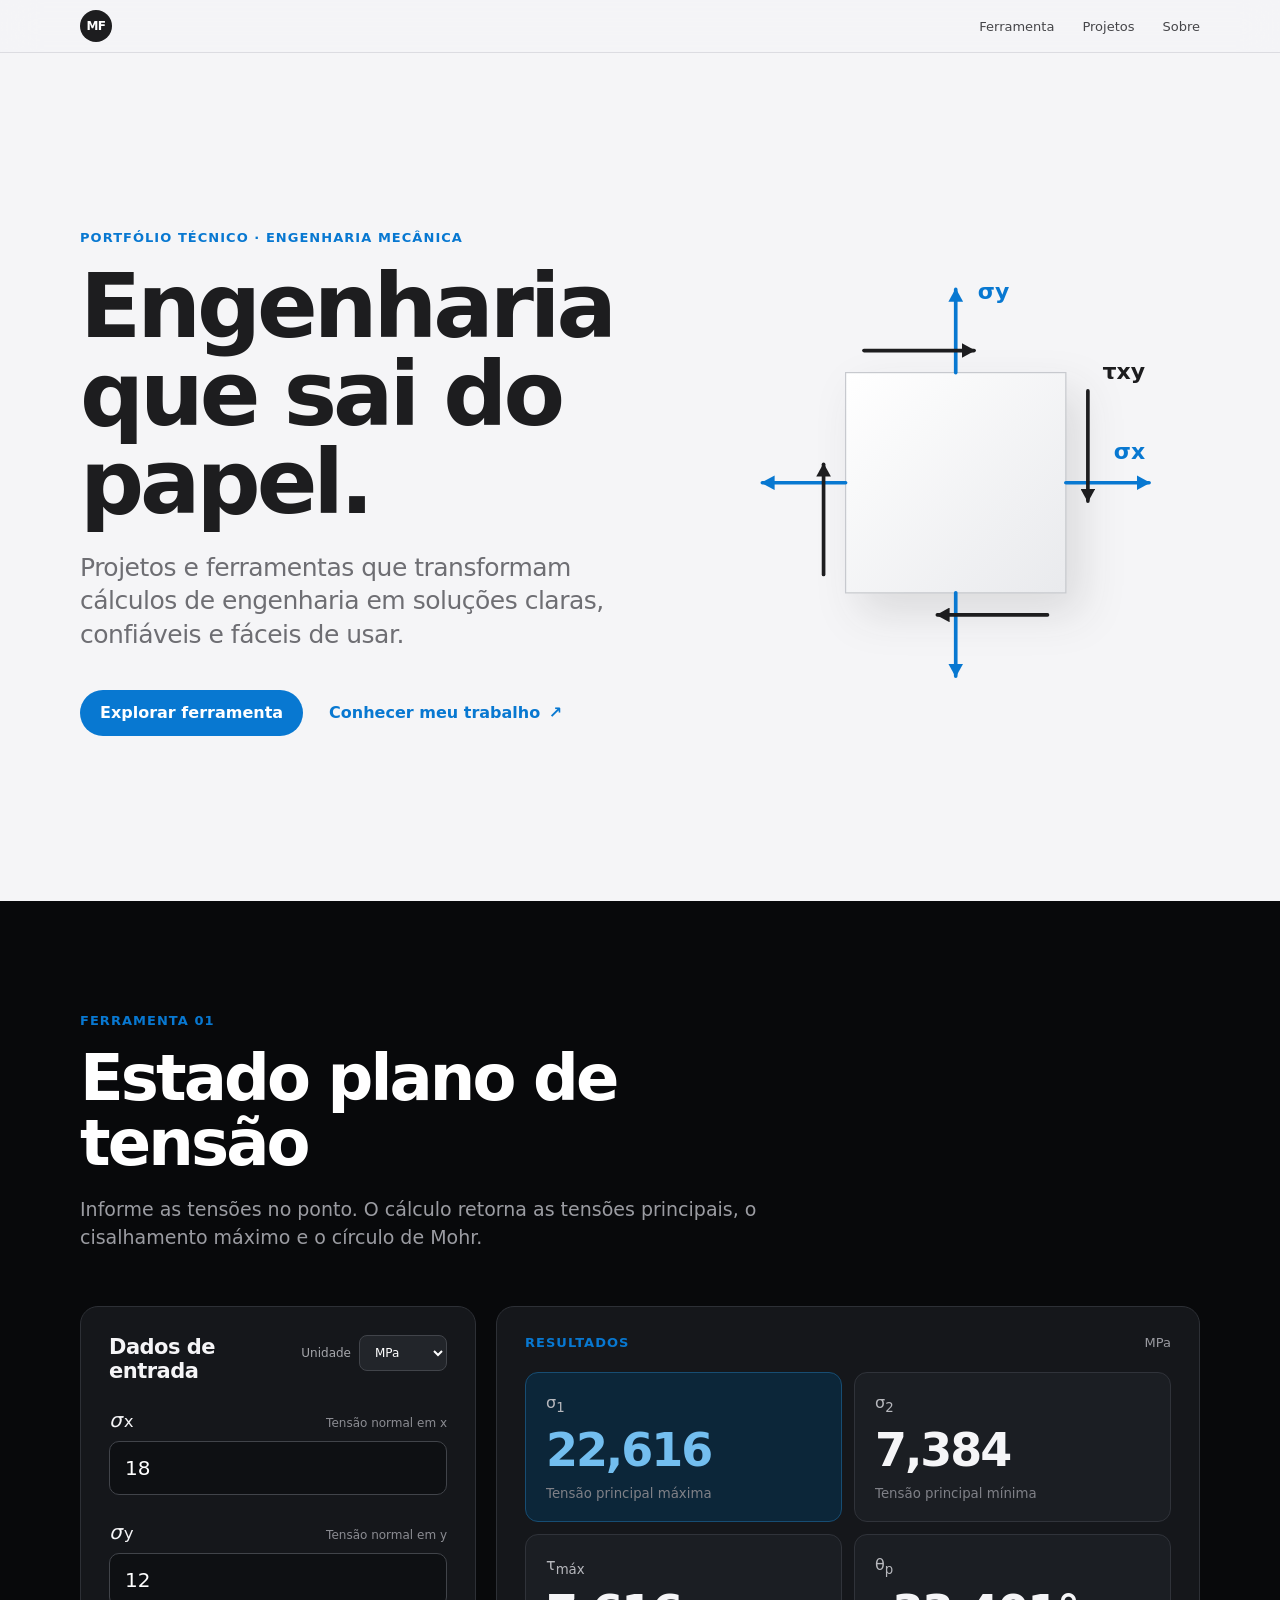
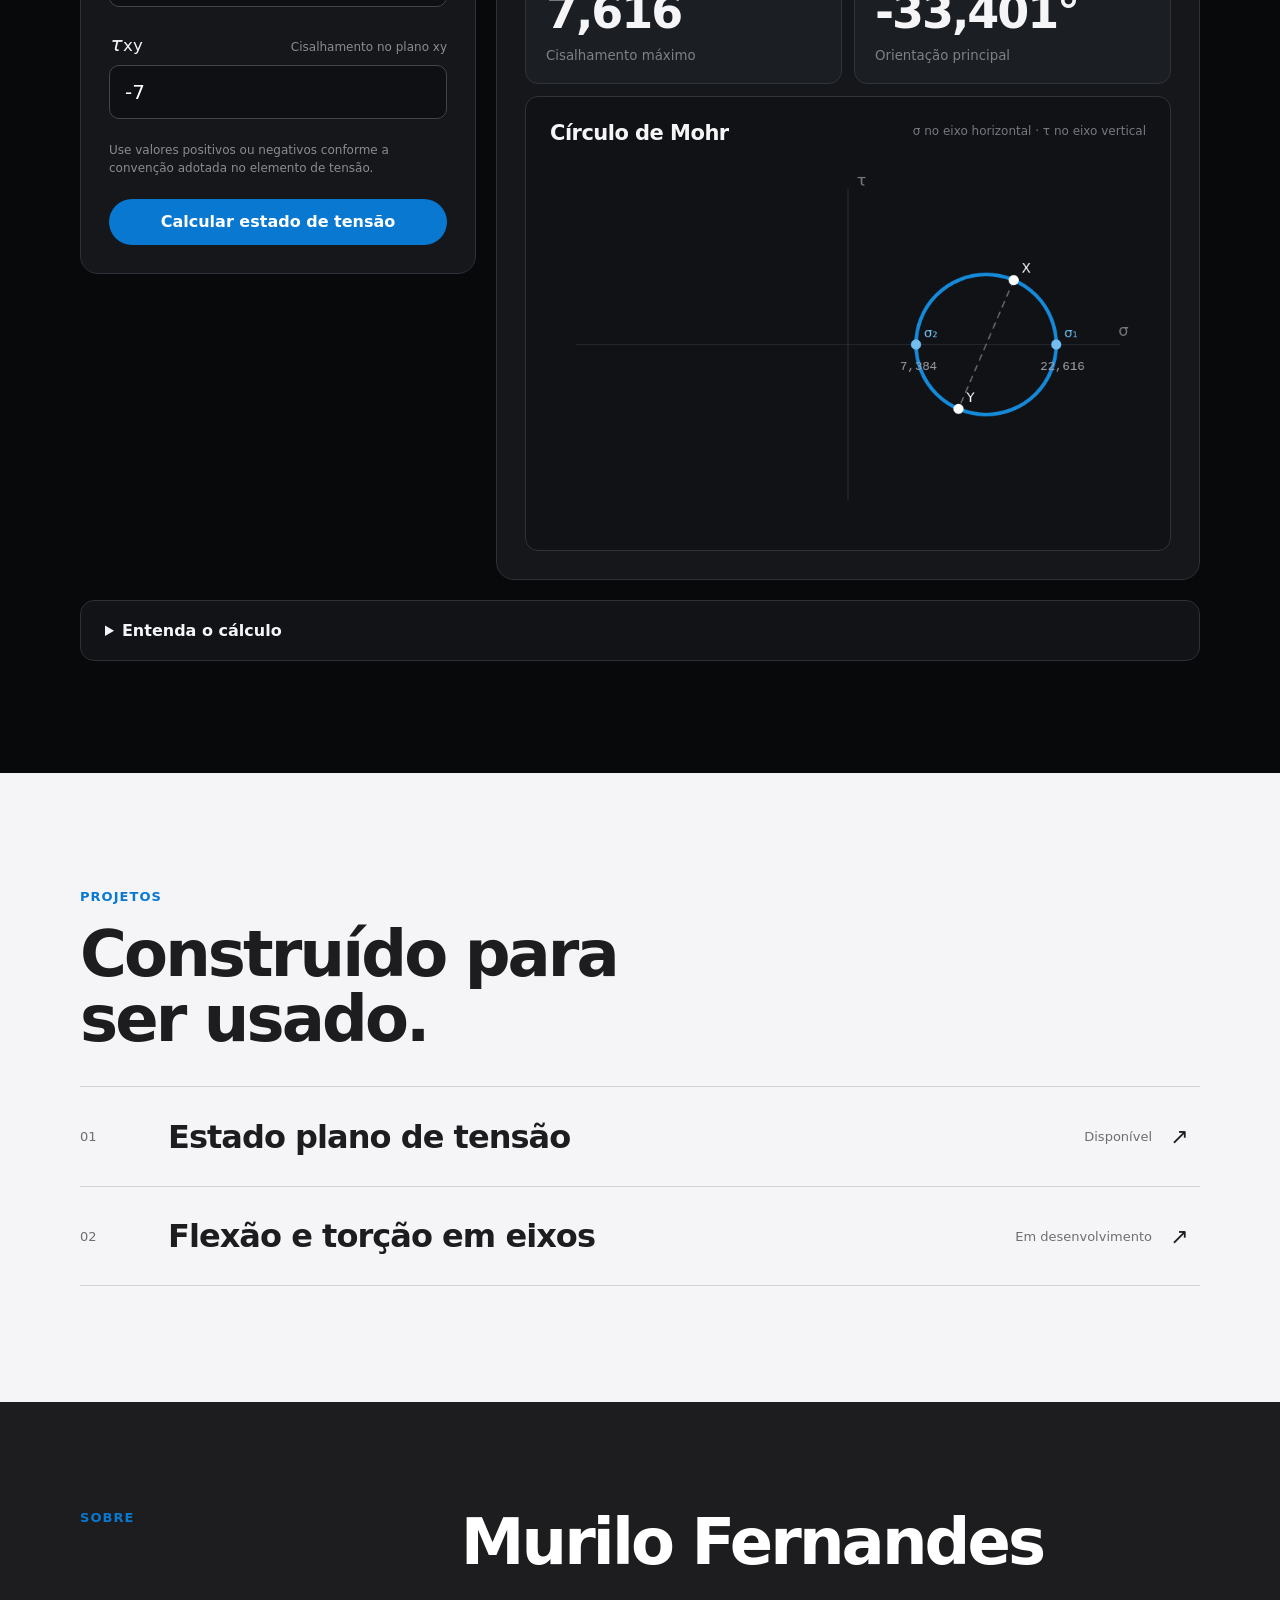
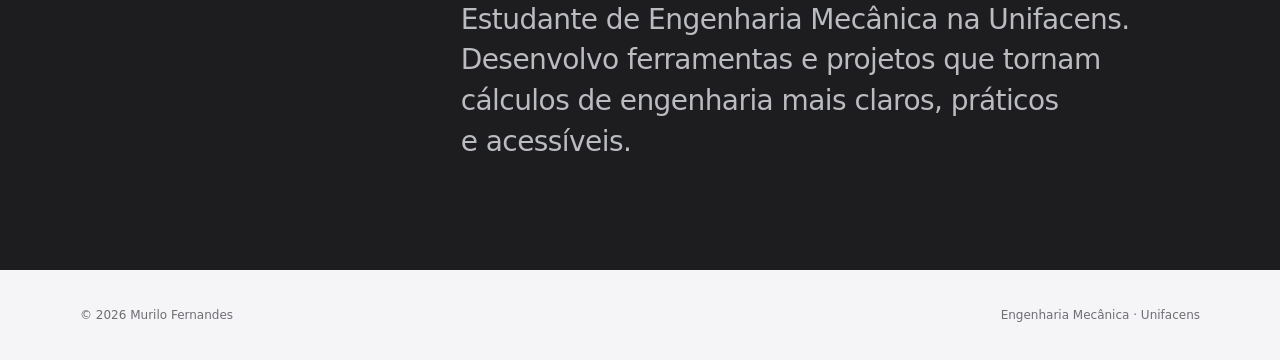
==== commit ecda8de2: "Corrige conteúdo bruto do módulo de eixos" ====
--- a/index.html
+++ b/index.html
@@ -1,208 +1,207 @@
-1|<!doctype html>
-2|<html lang="pt-BR">
-3|<head>
-4|  <meta charset="utf-8">
-5|  <meta name="viewport" content="width=device-width, initial-scale=1">
-6|  <meta name="description" content="Ferramentas e projetos de Engenharia Mecânica desenvolvidos por Murilo Fernandes.">
-7|  <meta name="theme-color" content="#f5f5f7">
-8|  <link rel="icon" href="data:image/svg+xml,%3Csvg xmlns='http://www.w3.org/2000/svg' viewBox='0 0 64 64'%3E%3Ccircle cx='32' cy='32' r='30' fill='%231d1d1f'/%3E%3Ctext x='32' y='39' text-anchor='middle' font-family='Arial' font-size='20' font-weight='700' fill='white'%3EMF%3C/text%3E%3C/svg%3E">
-9|  <title>Murilo Fernandes — Engenharia Mecânica</title>
-10|  <link rel="stylesheet" href="styles.css?v=diagram-v2">
-11|</head>
-12|<body>
-13|  <header class="site-header">
-14|    <nav class="nav shell" aria-label="Navegação principal">
-15|      <a class="brand" href="#inicio" aria-label="Ir ao início">MF</a>
-16|      <div class="nav-links">
-17|        <a href="#ferramenta">Ferramenta</a>
-18|        <a href="#projetos">Projetos</a>
-19|        <a href="#sobre">Sobre</a>
-20|      </div>
-21|    </nav>
-22|  </header>
-23|
-24|  <main>
-25|    <section class="hero shell" id="inicio">
-26|      <div class="hero-copy">
-27|        <p class="eyebrow">Portfólio técnico · Engenharia Mecânica</p>
-28|        <h1>Engenharia que sai do papel.</h1>
-29|        <p class="hero-text">Projetos e ferramentas que transformam cálculos de engenharia em soluções claras, confiáveis e fáceis de usar.</p>
-30|        <div class="hero-actions">
-31|          <a class="button primary" href="#ferramenta">Explorar ferramenta</a>
-32|          <a class="text-link" href="#sobre">Conhecer meu trabalho <span aria-hidden="true">↗</span></a>
-33|        </div>
-34|      </div>
-35|
-36|      <div class="hero-visual" aria-hidden="true">
-37|        <div class="stress-object">
-38|          <svg class="stress-diagram" viewBox="0 0 400 400" role="presentation">
-39|            <defs>
-40|              <linearGradient id="stress-fill" x1="0" y1="0" x2="1" y2="1">
-41|                <stop offset="0" stop-color="#ffffff" />
-42|                <stop offset="1" stop-color="#e9eaed" />
-43|              </linearGradient>
-44|              <marker id="arrow-blue" markerWidth="12" markerHeight="12" refX="10" refY="6" orient="auto" markerUnits="userSpaceOnUse">
-45|                <path d="M0,0 L0,12 L11,6 z" fill="#0878d1" />
-46|              </marker>
-47|              <marker id="arrow-dark" markerWidth="12" markerHeight="12" refX="10" refY="6" orient="auto" markerUnits="userSpaceOnUse">
-48|                <path d="M0,0 L0,12 L11,6 z" fill="#1d1d1f" />
-49|              </marker>
-50|            </defs>
-51|
-52|            <rect class="stress-element" x="110" y="110" width="180" height="180" />
-53|
-54|            <g class="stress-normal">
-55|              <path d="M110 200 H42" marker-end="url(#arrow-blue)" />
-56|              <path d="M290 200 H358" marker-end="url(#arrow-blue)" />
-57|              <path d="M200 110 V42" marker-end="url(#arrow-blue)" />
-58|              <path d="M200 290 V358" marker-end="url(#arrow-blue)" />
-59|            </g>
-60|
-61|            <g class="stress-shear">
-62|              <path d="M125 92 H215" marker-end="url(#arrow-dark)" />
-63|              <path d="M308 125 V215" marker-end="url(#arrow-dark)" />
-64|              <path d="M275 308 H185" marker-end="url(#arrow-dark)" />
-65|              <path d="M92 275 V185" marker-end="url(#arrow-dark)" />
-66|            </g>
-67|
-68|            <text class="stress-label normal-label" x="342" y="181" text-anchor="middle">σx</text>
-69|            <text class="stress-label normal-label" x="218" y="50">σy</text>
-70|            <text class="stress-label shear-label" x="320" y="115">τxy</text>
-71|          </svg>
-72|        </div>
-73|      </div>
-74|    </section>
-75|
-76|    <section class="tool-section" id="ferramenta">
-77|      <div class="shell">
-78|        <div class="section-heading light">
-79|          <p class="eyebrow">Ferramenta 01</p>
-80|          <h2>Estado plano de tensão</h2>
-81|          <p>Informe as tensões no ponto. O cálculo retorna as tensões principais, o cisalhamento máximo e o círculo de Mohr.</p>
-82|        </div>
-83|
-84|        <div class="calculator">
-85|          <form class="input-panel" id="stress-form">
-86|            <div class="panel-heading">
-87|              <h3>Dados de entrada</h3>
-88|              <label class="unit-field">
-89|                <span>Unidade</span>
-90|                <select id="unit" name="unit">
-91|                  <option value="MPa">MPa</option>
-92|                  <option value="kPa">kPa</option>
-93|                  <option value="Pa">Pa</option>
-94|                  <option value="ksi">ksi</option>
-95|                </select>
-96|              </label>
-97|            </div>
-98|
-99|            <label class="field">
-100|              <span><i>σ</i><sub>x</sub> <small>Tensão normal em x</small></span>
-101|              <input id="sigma-x" name="sigmaX" type="number" step="any" value="18" required>
-102|            </label>
-103|
-104|            <label class="field">
-105|              <span><i>σ</i><sub>y</sub> <small>Tensão normal em y</small></span>
-106|              <input id="sigma-y" name="sigmaY" type="number" step="any" value="12" required>
-107|            </label>
-108|
-109|            <label class="field">
-110|              <span><i>τ</i><sub>xy</sub> <small>Cisalhamento no plano xy</small></span>
-111|              <input id="tau-xy" name="tauXY" type="number" step="any" value="-7" required>
-112|            </label>
-113|
-114|            <p class="sign-note">Use valores positivos ou negativos conforme a convenção adotada no elemento de tensão.</p>
-115|            <button class="button calculate" type="submit">Calcular estado de tensão</button>
-116|            <p class="form-error" id="form-error" role="alert" hidden></p>
-117|          </form>
-118|
-119|          <div class="output-panel" aria-live="polite">
-120|            <div class="results-header">
-121|              <p class="eyebrow">Resultados</p>
-122|              <span id="result-unit">MPa</span>
-123|            </div>
-124|
-125|            <div class="results-grid">
-126|              <article class="result primary-result">
-127|                <span>σ<sub>1</sub></span>
-128|                <strong id="sigma-1">22,616</strong>
-129|                <small>Tensão principal máxima</small>
-130|              </article>
-131|              <article class="result">
-132|                <span>σ<sub>2</sub></span>
-133|                <strong id="sigma-2">7,384</strong>
-134|                <small>Tensão principal mínima</small>
-135|              </article>
-136|              <article class="result">
-137|                <span>τ<sub>máx</sub></span>
-138|                <strong id="tau-max">7,616</strong>
-139|                <small>Cisalhamento máximo</small>
-140|              </article>
-141|              <article class="result">
-142|                <span>θ<sub>p</sub></span>
-143|                <strong id="theta-p">−33,401°</strong>
-144|                <small>Orientação principal</small>
-145|              </article>
-146|            </div>
-147|
-148|            <div class="mohr-card">
-149|              <div class="mohr-heading">
-150|                <h3>Círculo de Mohr</h3>
-151|                <p>σ no eixo horizontal · τ no eixo vertical</p>
-152|              </div>
-153|              <canvas id="mohr-canvas" width="820" height="500" aria-label="Representação gráfica do círculo de Mohr"></canvas>
-154|            </div>
-155|          </div>
-156|        </div>
-157|
-158|        <details class="method">
-159|          <summary>Entenda o cálculo</summary>
-160|          <div class="method-content">
-161|            <p>Para o estado plano, o centro e o raio do círculo de Mohr são:</p>
-162|            <div class="formula"><i>σ</i><sub>m</sub> = (<i>σ</i><sub>x</sub> + <i>σ</i><sub>y</sub>) / 2</div>
-163|            <div class="formula"><i>R</i> = √[((<i>σ</i><sub>x</sub> − <i>σ</i><sub>y</sub>) / 2)² + <i>τ</i><sub>xy</sub>²]</div>
-164|            <p>As tensões principais são <i>σ</i><sub>1,2</sub> = <i>σ</i><sub>m</sub> ± <i>R</i>, e a tensão máxima de cisalhamento é igual ao raio <i>R</i>.</p>
-165|          </div>
-166|        </details>
-167|      </div>
-168|    </section>
-169|
-170|    <section class="projects shell" id="projetos">
-171|      <div class="section-heading">
-172|        <p class="eyebrow">Projetos</p>
-173|        <h2>Construído para ser usado.</h2>
-174|      </div>
-175|      <a class="project-row" href="#ferramenta">
-176|        <span class="project-index">01</span>
-177|        <span class="project-name">Estado plano de tensão</span>
-178|        <span class="project-status">Disponível</span>
-179|        <span class="project-arrow" aria-hidden="true">↗</span>
-180|      </a>
-181|      <a class="project-row" href="eixos.html">
-182|        <span class="project-index">02</span>
-183|        <span class="project-name">Flexão e torção em eixos</span>
-184|        <span class="project-status">Em desenvolvimento</span>
-185|        <span class="project-arrow" aria-hidden="true">↗</span>
-186|      </a>
-187|    </section>
-188|
-189|    <section class="about" id="sobre">
-190|      <div class="shell about-grid">
-191|        <p class="eyebrow">Sobre</p>
-192|        <div>
-193|          <h2>Murilo Fernandes</h2>
-194|          <p>Estudante de Engenharia Mecânica na Unifacens. Desenvolvo ferramentas e projetos que tornam cálculos de engenharia mais claros, práticos e acessíveis.</p>
-195|        </div>
-196|      </div>
-197|    </section>
-198|  </main>
-199|
-200|  <footer class="footer shell">
-201|    <span>© <span id="year"></span> Murilo Fernandes</span>
-202|    <span>Engenharia Mecânica · Unifacens</span>
-203|  </footer>
-204|
-205|  <script type="module" src="src/app.mjs"></script>
-206|</body>
-207|</html>
-208|+<!doctype html>
+<html lang="pt-BR">
+<head>
+  <meta charset="utf-8">
+  <meta name="viewport" content="width=device-width, initial-scale=1">
+  <meta name="description" content="Ferramentas e projetos de Engenharia Mecânica desenvolvidos por Murilo Fernandes.">
+  <meta name="theme-color" content="#f5f5f7">
+  <link rel="icon" href="data:image/svg+xml,%3Csvg xmlns='http://www.w3.org/2000/svg' viewBox='0 0 64 64'%3E%3Ccircle cx='32' cy='32' r='30' fill='%231d1d1f'/%3E%3Ctext x='32' y='39' text-anchor='middle' font-family='Arial' font-size='20' font-weight='700' fill='white'%3EMF%3C/text%3E%3C/svg%3E">
+  <title>Murilo Fernandes — Engenharia Mecânica</title>
+  <link rel="stylesheet" href="styles.css?v=diagram-v2">
+</head>
+<body>
+  <header class="site-header">
+    <nav class="nav shell" aria-label="Navegação principal">
+      <a class="brand" href="#inicio" aria-label="Ir ao início">MF</a>
+      <div class="nav-links">
+        <a href="#ferramenta">Ferramenta</a>
+        <a href="#projetos">Projetos</a>
+        <a href="#sobre">Sobre</a>
+      </div>
+    </nav>
+  </header>
+
+  <main>
+    <section class="hero shell" id="inicio">
+      <div class="hero-copy">
+        <p class="eyebrow">Portfólio técnico · Engenharia Mecânica</p>
+        <h1>Engenharia que sai do papel.</h1>
+        <p class="hero-text">Projetos e ferramentas que transformam cálculos de engenharia em soluções claras, confiáveis e fáceis de usar.</p>
+        <div class="hero-actions">
+          <a class="button primary" href="#ferramenta">Explorar ferramenta</a>
+          <a class="text-link" href="#sobre">Conhecer meu trabalho <span aria-hidden="true">↗</span></a>
+        </div>
+      </div>
+
+      <div class="hero-visual" aria-hidden="true">
+        <div class="stress-object">
+          <svg class="stress-diagram" viewBox="0 0 400 400" role="presentation">
+            <defs>
+              <linearGradient id="stress-fill" x1="0" y1="0" x2="1" y2="1">
+                <stop offset="0" stop-color="#ffffff" />
+                <stop offset="1" stop-color="#e9eaed" />
+              </linearGradient>
+              <marker id="arrow-blue" markerWidth="12" markerHeight="12" refX="10" refY="6" orient="auto" markerUnits="userSpaceOnUse">
+                <path d="M0,0 L0,12 L11,6 z" fill="#0878d1" />
+              </marker>
+              <marker id="arrow-dark" markerWidth="12" markerHeight="12" refX="10" refY="6" orient="auto" markerUnits="userSpaceOnUse">
+                <path d="M0,0 L0,12 L11,6 z" fill="#1d1d1f" />
+              </marker>
+            </defs>
+
+            <rect class="stress-element" x="110" y="110" width="180" height="180" />
+
+            <g class="stress-normal">
+              <path d="M110 200 H42" marker-end="url(#arrow-blue)" />
+              <path d="M290 200 H358" marker-end="url(#arrow-blue)" />
+              <path d="M200 110 V42" marker-end="url(#arrow-blue)" />
+              <path d="M200 290 V358" marker-end="url(#arrow-blue)" />
+            </g>
+
+            <g class="stress-shear">
+              <path d="M125 92 H215" marker-end="url(#arrow-dark)" />
+              <path d="M308 125 V215" marker-end="url(#arrow-dark)" />
+              <path d="M275 308 H185" marker-end="url(#arrow-dark)" />
+              <path d="M92 275 V185" marker-end="url(#arrow-dark)" />
+            </g>
+
+            <text class="stress-label normal-label" x="342" y="181" text-anchor="middle">σx</text>
+            <text class="stress-label normal-label" x="218" y="50">σy</text>
+            <text class="stress-label shear-label" x="320" y="115">τxy</text>
+          </svg>
+        </div>
+      </div>
+    </section>
+
+    <section class="tool-section" id="ferramenta">
+      <div class="shell">
+        <div class="section-heading light">
+          <p class="eyebrow">Ferramenta 01</p>
+          <h2>Estado plano de tensão</h2>
+          <p>Informe as tensões no ponto. O cálculo retorna as tensões principais, o cisalhamento máximo e o círculo de Mohr.</p>
+        </div>
+
+        <div class="calculator">
+          <form class="input-panel" id="stress-form">
+            <div class="panel-heading">
+              <h3>Dados de entrada</h3>
+              <label class="unit-field">
+                <span>Unidade</span>
+                <select id="unit" name="unit">
+                  <option value="MPa">MPa</option>
+                  <option value="kPa">kPa</option>
+                  <option value="Pa">Pa</option>
+                  <option value="ksi">ksi</option>
+                </select>
+              </label>
+            </div>
+
+            <label class="field">
+              <span><i>σ</i><sub>x</sub> <small>Tensão normal em x</small></span>
+              <input id="sigma-x" name="sigmaX" type="number" step="any" value="18" required>
+            </label>
+
+            <label class="field">
+              <span><i>σ</i><sub>y</sub> <small>Tensão normal em y</small></span>
+              <input id="sigma-y" name="sigmaY" type="number" step="any" value="12" required>
+            </label>
+
+            <label class="field">
+              <span><i>τ</i><sub>xy</sub> <small>Cisalhamento no plano xy</small></span>
+              <input id="tau-xy" name="tauXY" type="number" step="any" value="-7" required>
+            </label>
+
+            <p class="sign-note">Use valores positivos ou negativos conforme a convenção adotada no elemento de tensão.</p>
+            <button class="button calculate" type="submit">Calcular estado de tensão</button>
+            <p class="form-error" id="form-error" role="alert" hidden></p>
+          </form>
+
+          <div class="output-panel" aria-live="polite">
+            <div class="results-header">
+              <p class="eyebrow">Resultados</p>
+              <span id="result-unit">MPa</span>
+            </div>
+
+            <div class="results-grid">
+              <article class="result primary-result">
+                <span>σ<sub>1</sub></span>
+                <strong id="sigma-1">22,616</strong>
+                <small>Tensão principal máxima</small>
+              </article>
+              <article class="result">
+                <span>σ<sub>2</sub></span>
+                <strong id="sigma-2">7,384</strong>
+                <small>Tensão principal mínima</small>
+              </article>
+              <article class="result">
+                <span>τ<sub>máx</sub></span>
+                <strong id="tau-max">7,616</strong>
+                <small>Cisalhamento máximo</small>
+              </article>
+              <article class="result">
+                <span>θ<sub>p</sub></span>
+                <strong id="theta-p">−33,401°</strong>
+                <small>Orientação principal</small>
+              </article>
+            </div>
+
+            <div class="mohr-card">
+              <div class="mohr-heading">
+                <h3>Círculo de Mohr</h3>
+                <p>σ no eixo horizontal · τ no eixo vertical</p>
+              </div>
+              <canvas id="mohr-canvas" width="820" height="500" aria-label="Representação gráfica do círculo de Mohr"></canvas>
+            </div>
+          </div>
+        </div>
+
+        <details class="method">
+          <summary>Entenda o cálculo</summary>
+          <div class="method-content">
+            <p>Para o estado plano, o centro e o raio do círculo de Mohr são:</p>
+            <div class="formula"><i>σ</i><sub>m</sub> = (<i>σ</i><sub>x</sub> + <i>σ</i><sub>y</sub>) / 2</div>
+            <div class="formula"><i>R</i> = √[((<i>σ</i><sub>x</sub> − <i>σ</i><sub>y</sub>) / 2)² + <i>τ</i><sub>xy</sub>²]</div>
+            <p>As tensões principais são <i>σ</i><sub>1,2</sub> = <i>σ</i><sub>m</sub> ± <i>R</i>, e a tensão máxima de cisalhamento é igual ao raio <i>R</i>.</p>
+          </div>
+        </details>
+      </div>
+    </section>
+
+    <section class="projects shell" id="projetos">
+      <div class="section-heading">
+        <p class="eyebrow">Projetos</p>
+        <h2>Construído para ser usado.</h2>
+      </div>
+      <a class="project-row" href="#ferramenta">
+        <span class="project-index">01</span>
+        <span class="project-name">Estado plano de tensão</span>
+        <span class="project-status">Disponível</span>
+        <span class="project-arrow" aria-hidden="true">↗</span>
+      </a>
+      <a class="project-row" href="eixos.html">
+        <span class="project-index">02</span>
+        <span class="project-name">Flexão e torção em eixos</span>
+        <span class="project-status">Em desenvolvimento</span>
+        <span class="project-arrow" aria-hidden="true">↗</span>
+      </a>
+    </section>
+
+    <section class="about" id="sobre">
+      <div class="shell about-grid">
+        <p class="eyebrow">Sobre</p>
+        <div>
+          <h2>Murilo Fernandes</h2>
+          <p>Estudante de Engenharia Mecânica na Unifacens. Desenvolvo ferramentas e projetos que tornam cálculos de engenharia mais claros, práticos e acessíveis.</p>
+        </div>
+      </div>
+    </section>
+  </main>
+
+  <footer class="footer shell">
+    <span>© <span id="year"></span> Murilo Fernandes</span>
+    <span>Engenharia Mecânica · Unifacens</span>
+  </footer>
+
+  <script type="module" src="src/app.mjs"></script>
+</body>
+</html>
--- a/styles.css
+++ b/styles.css
@@ -1,383 +1,382 @@
-1|:root {
-2|  --bg: #f5f5f7;
-3|  --surface: #ffffff;
-4|  --ink: #1d1d1f;
-5|  --muted: #6e6e73;
-6|  --line: #d2d2d7;
-7|  --blue: #0878d1;
-8|  --blue-dark: #0065b3;
-9|  --dark: #08090b;
-10|  --dark-surface: #15171b;
-11|  --dark-line: #2d3036;
-12|  --radius: 18px;
-13|  --shell: 1120px;
-14|}
-15|
-16|* { box-sizing: border-box; }
-17|
-18|html { scroll-behavior: smooth; }
-19|
-20|body {
-21|  margin: 0;
-22|  color: var(--ink);
-23|  background: var(--bg);
-24|  font-family: system-ui, -apple-system, BlinkMacSystemFont, "Segoe UI", sans-serif;
-25|  -webkit-font-smoothing: antialiased;
-26|}
-27|
-28|button, input, select { font: inherit; }
-29|a { color: inherit; text-decoration: none; }
-30|
-31|.shell {
-32|  width: min(calc(100% - 48px), var(--shell));
-33|  margin-inline: auto;
-34|}
-35|
-36|.site-header {
-37|  position: sticky;
-38|  z-index: 20;
-39|  top: 0;
-40|  background: color-mix(in srgb, var(--bg) 82%, transparent);
-41|  border-bottom: 1px solid color-mix(in srgb, var(--line) 70%, transparent);
-42|  backdrop-filter: saturate(180%) blur(18px);
-43|}
-44|
-45|.nav {
-46|  min-height: 52px;
-47|  display: flex;
-48|  align-items: center;
-49|  justify-content: space-between;
-50|}
-51|
-52|.brand {
-53|  width: 32px;
-54|  height: 32px;
-55|  display: grid;
-56|  place-items: center;
-57|  color: white;
-58|  background: var(--ink);
-59|  border-radius: 50%;
-60|  font-size: 12px;
-61|  font-weight: 700;
-62|  letter-spacing: -.04em;
-63|}
-64|
-65|.nav-links { display: flex; gap: 28px; font-size: 13px; }
-66|.nav-links a { color: #454549; transition: color .2s ease; }
-67|.nav-links a:hover, .nav-links a:focus-visible { color: var(--blue); }
-68|
-69|.hero {
-70|  min-height: calc(100vh - 52px);
-71|  padding-block: 84px 72px;
-72|  display: grid;
-73|  grid-template-columns: 1.08fr .92fr;
-74|  align-items: center;
-75|  gap: 56px;
-76|}
-77|
-78|.eyebrow {
-79|  margin: 0 0 18px;
-80|  color: var(--blue);
-81|  font-size: 13px;
-82|  font-weight: 650;
-83|  letter-spacing: .08em;
-84|  text-transform: uppercase;
-85|}
-86|
-87|h1, h2, h3, p { text-wrap: pretty; }
-88|h1, h2, h3 { margin-top: 0; letter-spacing: -.045em; }
-89|
-90|h1 {
-91|  max-width: 720px;
-92|  margin-bottom: 24px;
-93|  font-size: clamp(56px, 7vw, 92px);
-94|  line-height: .98;
-95|  font-weight: 650;
-96|}
-97|
-98|.hero-text {
-99|  max-width: 620px;
-100|  margin: 0;
-101|  color: var(--muted);
-102|  font-size: clamp(19px, 2.1vw, 25px);
-103|  line-height: 1.35;
-104|  letter-spacing: -.02em;
-105|}
-106|
-107|.hero-actions {
-108|  margin-top: 38px;
-109|  display: flex;
-110|  align-items: center;
-111|  gap: 26px;
-112|  flex-wrap: wrap;
-113|}
-114|
-115|.button {
-116|  min-height: 46px;
-117|  padding: 12px 20px;
-118|  display: inline-flex;
-119|  align-items: center;
-120|  justify-content: center;
-121|  border: 0;
-122|  border-radius: 999px;
-123|  cursor: pointer;
-124|  font-weight: 600;
-125|  transition: transform .18s ease, background .18s ease;
-126|}
-127|
-128|.button:hover { transform: translateY(-1px); }
-129|.button:active { transform: translateY(0); }
-130|.button.primary, .button.calculate { color: white; background: var(--blue); }
-131|.button.primary:hover, .button.calculate:hover { background: var(--blue-dark); }
-132|
-133|.text-link { color: var(--blue); font-weight: 600; }
-134|.text-link span { margin-left: 3px; }
-135|
-136|.hero-visual { min-height: 520px; display: grid; place-items: center; }
-137|.stress-object { width: min(100%, 500px); }
-138|.stress-diagram { width: 100%; height: auto; display: block; overflow: visible; }
-139|.stress-element {
-140|  fill: url(#stress-fill);
-141|  stroke: #c7c9ce;
-142|  stroke-width: 1;
-143|  filter: drop-shadow(12px 16px 18px rgba(29, 29, 31, .12));
-144|}
-145|.stress-normal, .stress-shear {
-146|  fill: none;
-147|  stroke-width: 3;
-148|  stroke-linecap: round;
-149|  vector-effect: non-scaling-stroke;
-150|}
-151|.stress-normal { stroke: var(--blue); }
-152|.stress-shear { stroke: var(--ink); }
-153|.stress-label {
-154|  font-family: system-ui, -apple-system, BlinkMacSystemFont, "Segoe UI", sans-serif;
-155|  font-size: 18px;
-156|  font-weight: 650;
-157|}
-158|.normal-label { fill: var(--blue); }
-159|.shear-label { fill: var(--ink); }
-160|
-161|.module-hero {
-162|  min-height: 690px;
-163|  padding-block: 110px 90px;
-164|  display: grid;
-165|  grid-template-columns: 1.04fr .96fr;
-166|  align-items: center;
-167|  gap: 64px;
-168|}
-169|.module-hero h1 {
-170|  margin-bottom: 24px;
-171|  font-size: clamp(54px, 6.4vw, 84px);
-172|}
-173|.shaft-diagram { width: 100%; height: auto; overflow: visible; }
-174|.shaft-body, .shaft-face, .shaft-edge {
-175|  stroke: #b9bdc3;
-176|  stroke-width: 2;
-177|  vector-effect: non-scaling-stroke;
-178|}
-179|.shaft-body { fill: url(#shaft-fill); }
-180|.shaft-face { fill: #f7f8f9; }
-181|.shaft-edge { fill: none; opacity: .6; }
-182|.shaft-load {
-183|  fill: none;
-184|  stroke: var(--blue);
-185|  stroke-width: 3;
-186|  stroke-linecap: round;
-187|  vector-effect: non-scaling-stroke;
-188|}
-189|.shaft-label, .shaft-dimension {
-190|  fill: var(--blue);
-191|  font-family: system-ui, sans-serif;
-192|  font-size: 22px;
-193|  font-weight: 650;
-194|}
-195|.shaft-dimension { fill: var(--muted); font-style: italic; }
-196|.fixed-unit { color: #98999f; font-size: 12px; }
-197|.assumption-card {
-198|  margin-top: 12px;
-199|  padding: 24px;
-200|  color: #d5d6da;
-201|  border: 1px solid #30333a;
-202|  border-radius: 13px;
-203|  background: #101216;
-204|}
-205|.assumption-card p { margin: 9px 0 0; color: #8f9096; line-height: 1.55; }
-206|
-207|.tool-section {
-208|  padding-block: 112px;
-209|  color: #f5f5f7;
-210|  background: var(--dark);
-211|}
-212|
-213|.section-heading { max-width: 760px; margin-bottom: 54px; }
-214|.section-heading.light { color: white; }
-215|.section-heading h2, .about h2 {
-216|  margin-bottom: 18px;
-217|  font-size: clamp(42px, 5vw, 66px);
-218|  line-height: 1.02;
-219|  font-weight: 620;
-220|}
-221|.section-heading > p:last-child {
-222|  margin: 0;
-223|  color: #9b9ca2;
-224|  font-size: 19px;
-225|  line-height: 1.5;
-226|}
-227|
-228|.calculator {
-229|  display: grid;
-230|  grid-template-columns: minmax(300px, .72fr) minmax(0, 1.28fr);
-231|  gap: 20px;
-232|  align-items: start;
-233|}
-234|
-235|.input-panel, .output-panel {
-236|  border: 1px solid var(--dark-line);
-237|  border-radius: var(--radius);
-238|  background: var(--dark-surface);
-239|}
-240|.input-panel { padding: 28px; position: sticky; top: 74px; }
-241|.output-panel { padding: 28px; }
-242|
-243|.panel-heading, .results-header, .mohr-heading {
-244|  display: flex;
-245|  justify-content: space-between;
-246|  align-items: flex-start;
-247|  gap: 18px;
-248|}
-249|.panel-heading h3, .mohr-heading h3 { margin: 0; font-size: 21px; letter-spacing: -.025em; }
-250|
-251|.unit-field { display: flex; align-items: center; gap: 8px; color: #a6a7ac; font-size: 12px; }
-252|.unit-field select {
-253|  min-height: 36px;
-254|  padding: 0 30px 0 11px;
-255|  color: white;
-256|  border: 1px solid #41444a;
-257|  border-radius: 8px;
-258|  background: #22252a;
-259|}
-260|
-261|.field { display: block; margin-top: 25px; }
-262|.field > span { display: flex; align-items: baseline; gap: 2px; font-size: 20px; }
-263|.field small { margin-left: auto; color: #8b8c92; font-size: 12px; }
-264|.field input {
-265|  width: 100%;
-266|  min-height: 54px;
-267|  margin-top: 9px;
-268|  padding: 0 15px;
-269|  color: white;
-270|  border: 1px solid #41444a;
-271|  border-radius: 10px;
-272|  outline: none;
-273|  background: #0e1013;
-274|  font-size: 20px;
-275|  font-variant-numeric: tabular-nums;
-276|}
-277|.field input:focus { border-color: var(--blue); box-shadow: 0 0 0 3px rgba(8, 120, 209, .2); }
-278|.sign-note { margin: 22px 0; color: #8b8c92; font-size: 12px; line-height: 1.5; }
-279|.button.calculate { width: 100%; }
-280|.form-error { margin: 14px 0 0; color: #ff9e98; font-size: 13px; }
-281|
-282|.results-header { align-items: center; }
-283|.results-header .eyebrow { margin: 0; }
-284|.results-header > span { color: #98999f; font-size: 13px; }
-285|.results-grid { margin-top: 22px; display: grid; grid-template-columns: repeat(2, 1fr); gap: 12px; }
-286|.result {
-287|  min-height: 150px;
-288|  padding: 20px;
-289|  display: flex;
-290|  flex-direction: column;
-291|  justify-content: space-between;
-292|  border: 1px solid #30333a;
-293|  border-radius: 13px;
-294|  background: #1b1e23;
-295|}
-296|.result > span { color: #b7b8bd; font-size: 16px; }
-297|.result strong { margin-block: 12px; font-size: clamp(30px, 4vw, 46px); line-height: 1; font-weight: 560; letter-spacing: -.045em; font-variant-numeric: tabular-nums; }
-298|.result small { color: #7f8087; }
-299|.result.primary-result { border-color: #174d73; background: #0c2639; }
-300|.result.primary-result strong { color: #73beef; }
-301|
-302|.mohr-card { margin-top: 12px; padding: 24px; border: 1px solid #30333a; border-radius: 13px; background: #101216; }
-303|.mohr-heading p { margin: 3px 0 0; color: #777980; font-size: 12px; }
-304|#mohr-canvas { width: 100%; height: auto; margin-top: 18px; display: block; }
-305|
-306|.method { margin-top: 20px; border: 1px solid var(--dark-line); border-radius: 14px; background: #111317; }
-307|.method summary { padding: 20px 24px; cursor: pointer; font-weight: 600; }
-308|.method-content { max-width: 760px; padding: 0 24px 25px; color: #a4a5aa; line-height: 1.65; }
-309|.formula { margin-block: 12px; padding: 14px 16px; overflow-x: auto; color: white; border-radius: 8px; background: #202329; font-family: ui-monospace, SFMono-Regular, Menlo, monospace; }
-310|
-311|.projects { padding-block: 116px; }
-312|.projects .section-heading { margin-bottom: 34px; }
-313|.project-row {
-314|  min-height: 100px;
-315|  display: grid;
-316|  grid-template-columns: 70px 1fr auto 30px;
-317|  align-items: center;
-318|  gap: 18px;
-319|  border-top: 1px solid var(--line);
-320|  transition: color .2s ease;
-321|}
-322|.project-row:last-child { border-bottom: 1px solid var(--line); }
-323|.project-row:not(.muted):hover { color: var(--blue); }
-324|.project-index, .project-status { color: var(--muted); font-size: 13px; }
-325|.project-name { font-size: clamp(21px, 3vw, 32px); font-weight: 570; letter-spacing: -.03em; }
-326|.project-arrow { font-size: 22px; }
-327|.project-row.muted { color: #a2a2a7; }
-328|
-329|.about { padding-block: 108px; color: white; background: var(--ink); }
-330|.about-grid { display: grid; grid-template-columns: .45fr 1fr; gap: 48px; }
-331|.about-grid > div { max-width: 720px; }
-332|.about h2 { margin-bottom: 24px; }
-333|.about-grid > div p { margin: 0; color: #bbbcc0; font-size: clamp(20px, 2.5vw, 28px); line-height: 1.45; letter-spacing: -.02em; }
-334|
-335|.footer {
-336|  min-height: 90px;
-337|  display: flex;
-338|  align-items: center;
-339|  justify-content: space-between;
-340|  gap: 18px;
-341|  color: var(--muted);
-342|  font-size: 12px;
-343|}
-344|
-345|:focus-visible { outline: 3px solid color-mix(in srgb, var(--blue) 70%, white); outline-offset: 3px; }
-346|
-347|@media (max-width: 900px) {
-348|  .hero { min-height: auto; grid-template-columns: 1fr; padding-top: 92px; }
-349|  .module-hero { min-height: auto; grid-template-columns: 1fr; padding-top: 92px; }
-350|  .hero-copy { max-width: 760px; }
-351|  .hero-visual { min-height: 400px; }
-352|  .stress-object { width: min(100%, 430px); }
-353|  .calculator { grid-template-columns: 1fr; }
-354|  .input-panel { position: static; }
-355|}
-356|
-357|@media (max-width: 620px) {
-358|  .shell { width: min(calc(100% - 28px), var(--shell)); }
-359|  .nav-links { gap: 12px; font-size: 11px; }
-360|  .hero { padding-block: 64px 40px; gap: 12px; }
-361|  .module-hero { padding-block: 72px 54px; gap: 34px; }
-362|  .module-hero h1 { font-size: clamp(45px, 14vw, 64px); }
-363|  h1 { font-size: clamp(48px, 15vw, 68px); }
-364|  .hero-visual { min-height: 280px; }
-365|  .stress-object { width: min(82vw, 290px); }
-366|  .tool-section, .projects, .about { padding-block: 78px; }
-367|  .input-panel, .output-panel { padding: 20px; }
-368|  .results-grid { grid-template-columns: 1fr; }
-369|  .result { min-height: 130px; }
-370|  .mohr-card { padding: 17px; }
-371|  .mohr-heading { display: block; }
-372|  .mohr-heading p { margin-top: 7px; }
-373|  .about-grid { grid-template-columns: 1fr; gap: 20px; }
-374|  .project-row { grid-template-columns: 48px 1fr 24px; }
-375|  .project-status { display: none; }
-376|  .footer { padding-block: 25px; align-items: flex-start; flex-direction: column; justify-content: center; }
-377|}
-378|
-379|@media (prefers-reduced-motion: reduce) {
-380|  html { scroll-behavior: auto; }
-381|  *, *::before, *::after { transition-duration: .01ms !important; }
-382|}
-383|+:root {
+  --bg: #f5f5f7;
+  --surface: #ffffff;
+  --ink: #1d1d1f;
+  --muted: #6e6e73;
+  --line: #d2d2d7;
+  --blue: #0878d1;
+  --blue-dark: #0065b3;
+  --dark: #08090b;
+  --dark-surface: #15171b;
+  --dark-line: #2d3036;
+  --radius: 18px;
+  --shell: 1120px;
+}
+
+* { box-sizing: border-box; }
+
+html { scroll-behavior: smooth; }
+
+body {
+  margin: 0;
+  color: var(--ink);
+  background: var(--bg);
+  font-family: system-ui, -apple-system, BlinkMacSystemFont, "Segoe UI", sans-serif;
+  -webkit-font-smoothing: antialiased;
+}
+
+button, input, select { font: inherit; }
+a { color: inherit; text-decoration: none; }
+
+.shell {
+  width: min(calc(100% - 48px), var(--shell));
+  margin-inline: auto;
+}
+
+.site-header {
+  position: sticky;
+  z-index: 20;
+  top: 0;
+  background: color-mix(in srgb, var(--bg) 82%, transparent);
+  border-bottom: 1px solid color-mix(in srgb, var(--line) 70%, transparent);
+  backdrop-filter: saturate(180%) blur(18px);
+}
+
+.nav {
+  min-height: 52px;
+  display: flex;
+  align-items: center;
+  justify-content: space-between;
+}
+
+.brand {
+  width: 32px;
+  height: 32px;
+  display: grid;
+  place-items: center;
+  color: white;
+  background: var(--ink);
+  border-radius: 50%;
+  font-size: 12px;
+  font-weight: 700;
+  letter-spacing: -.04em;
+}
+
+.nav-links { display: flex; gap: 28px; font-size: 13px; }
+.nav-links a { color: #454549; transition: color .2s ease; }
+.nav-links a:hover, .nav-links a:focus-visible { color: var(--blue); }
+
+.hero {
+  min-height: calc(100vh - 52px);
+  padding-block: 84px 72px;
+  display: grid;
+  grid-template-columns: 1.08fr .92fr;
+  align-items: center;
+  gap: 56px;
+}
+
+.eyebrow {
+  margin: 0 0 18px;
+  color: var(--blue);
+  font-size: 13px;
+  font-weight: 650;
+  letter-spacing: .08em;
+  text-transform: uppercase;
+}
+
+h1, h2, h3, p { text-wrap: pretty; }
+h1, h2, h3 { margin-top: 0; letter-spacing: -.045em; }
+
+h1 {
+  max-width: 720px;
+  margin-bottom: 24px;
+  font-size: clamp(56px, 7vw, 92px);
+  line-height: .98;
+  font-weight: 650;
+}
+
+.hero-text {
+  max-width: 620px;
+  margin: 0;
+  color: var(--muted);
+  font-size: clamp(19px, 2.1vw, 25px);
+  line-height: 1.35;
+  letter-spacing: -.02em;
+}
+
+.hero-actions {
+  margin-top: 38px;
+  display: flex;
+  align-items: center;
+  gap: 26px;
+  flex-wrap: wrap;
+}
+
+.button {
+  min-height: 46px;
+  padding: 12px 20px;
+  display: inline-flex;
+  align-items: center;
+  justify-content: center;
+  border: 0;
+  border-radius: 999px;
+  cursor: pointer;
+  font-weight: 600;
+  transition: transform .18s ease, background .18s ease;
+}
+
+.button:hover { transform: translateY(-1px); }
+.button:active { transform: translateY(0); }
+.button.primary, .button.calculate { color: white; background: var(--blue); }
+.button.primary:hover, .button.calculate:hover { background: var(--blue-dark); }
+
+.text-link { color: var(--blue); font-weight: 600; }
+.text-link span { margin-left: 3px; }
+
+.hero-visual { min-height: 520px; display: grid; place-items: center; }
+.stress-object { width: min(100%, 500px); }
+.stress-diagram { width: 100%; height: auto; display: block; overflow: visible; }
+.stress-element {
+  fill: url(#stress-fill);
+  stroke: #c7c9ce;
+  stroke-width: 1;
+  filter: drop-shadow(12px 16px 18px rgba(29, 29, 31, .12));
+}
+.stress-normal, .stress-shear {
+  fill: none;
+  stroke-width: 3;
+  stroke-linecap: round;
+  vector-effect: non-scaling-stroke;
+}
+.stress-normal { stroke: var(--blue); }
+.stress-shear { stroke: var(--ink); }
+.stress-label {
+  font-family: system-ui, -apple-system, BlinkMacSystemFont, "Segoe UI", sans-serif;
+  font-size: 18px;
+  font-weight: 650;
+}
+.normal-label { fill: var(--blue); }
+.shear-label { fill: var(--ink); }
+
+.module-hero {
+  min-height: 690px;
+  padding-block: 110px 90px;
+  display: grid;
+  grid-template-columns: 1.04fr .96fr;
+  align-items: center;
+  gap: 64px;
+}
+.module-hero h1 {
+  margin-bottom: 24px;
+  font-size: clamp(54px, 6.4vw, 84px);
+}
+.shaft-diagram { width: 100%; height: auto; overflow: visible; }
+.shaft-body, .shaft-face, .shaft-edge {
+  stroke: #b9bdc3;
+  stroke-width: 2;
+  vector-effect: non-scaling-stroke;
+}
+.shaft-body { fill: url(#shaft-fill); }
+.shaft-face { fill: #f7f8f9; }
+.shaft-edge { fill: none; opacity: .6; }
+.shaft-load {
+  fill: none;
+  stroke: var(--blue);
+  stroke-width: 3;
+  stroke-linecap: round;
+  vector-effect: non-scaling-stroke;
+}
+.shaft-label, .shaft-dimension {
+  fill: var(--blue);
+  font-family: system-ui, sans-serif;
+  font-size: 22px;
+  font-weight: 650;
+}
+.shaft-dimension { fill: var(--muted); font-style: italic; }
+.fixed-unit { color: #98999f; font-size: 12px; }
+.assumption-card {
+  margin-top: 12px;
+  padding: 24px;
+  color: #d5d6da;
+  border: 1px solid #30333a;
+  border-radius: 13px;
+  background: #101216;
+}
+.assumption-card p { margin: 9px 0 0; color: #8f9096; line-height: 1.55; }
+
+.tool-section {
+  padding-block: 112px;
+  color: #f5f5f7;
+  background: var(--dark);
+}
+
+.section-heading { max-width: 760px; margin-bottom: 54px; }
+.section-heading.light { color: white; }
+.section-heading h2, .about h2 {
+  margin-bottom: 18px;
+  font-size: clamp(42px, 5vw, 66px);
+  line-height: 1.02;
+  font-weight: 620;
+}
+.section-heading > p:last-child {
+  margin: 0;
+  color: #9b9ca2;
+  font-size: 19px;
+  line-height: 1.5;
+}
+
+.calculator {
+  display: grid;
+  grid-template-columns: minmax(300px, .72fr) minmax(0, 1.28fr);
+  gap: 20px;
+  align-items: start;
+}
+
+.input-panel, .output-panel {
+  border: 1px solid var(--dark-line);
+  border-radius: var(--radius);
+  background: var(--dark-surface);
+}
+.input-panel { padding: 28px; position: sticky; top: 74px; }
+.output-panel { padding: 28px; }
+
+.panel-heading, .results-header, .mohr-heading {
+  display: flex;
+  justify-content: space-between;
+  align-items: flex-start;
+  gap: 18px;
+}
+.panel-heading h3, .mohr-heading h3 { margin: 0; font-size: 21px; letter-spacing: -.025em; }
+
+.unit-field { display: flex; align-items: center; gap: 8px; color: #a6a7ac; font-size: 12px; }
+.unit-field select {
+  min-height: 36px;
+  padding: 0 30px 0 11px;
+  color: white;
+  border: 1px solid #41444a;
+  border-radius: 8px;
+  background: #22252a;
+}
+
+.field { display: block; margin-top: 25px; }
+.field > span { display: flex; align-items: baseline; gap: 2px; font-size: 20px; }
+.field small { margin-left: auto; color: #8b8c92; font-size: 12px; }
+.field input {
+  width: 100%;
+  min-height: 54px;
+  margin-top: 9px;
+  padding: 0 15px;
+  color: white;
+  border: 1px solid #41444a;
+  border-radius: 10px;
+  outline: none;
+  background: #0e1013;
+  font-size: 20px;
+  font-variant-numeric: tabular-nums;
+}
+.field input:focus { border-color: var(--blue); box-shadow: 0 0 0 3px rgba(8, 120, 209, .2); }
+.sign-note { margin: 22px 0; color: #8b8c92; font-size: 12px; line-height: 1.5; }
+.button.calculate { width: 100%; }
+.form-error { margin: 14px 0 0; color: #ff9e98; font-size: 13px; }
+
+.results-header { align-items: center; }
+.results-header .eyebrow { margin: 0; }
+.results-header > span { color: #98999f; font-size: 13px; }
+.results-grid { margin-top: 22px; display: grid; grid-template-columns: repeat(2, 1fr); gap: 12px; }
+.result {
+  min-height: 150px;
+  padding: 20px;
+  display: flex;
+  flex-direction: column;
+  justify-content: space-between;
+  border: 1px solid #30333a;
+  border-radius: 13px;
+  background: #1b1e23;
+}
+.result > span { color: #b7b8bd; font-size: 16px; }
+.result strong { margin-block: 12px; font-size: clamp(30px, 4vw, 46px); line-height: 1; font-weight: 560; letter-spacing: -.045em; font-variant-numeric: tabular-nums; }
+.result small { color: #7f8087; }
+.result.primary-result { border-color: #174d73; background: #0c2639; }
+.result.primary-result strong { color: #73beef; }
+
+.mohr-card { margin-top: 12px; padding: 24px; border: 1px solid #30333a; border-radius: 13px; background: #101216; }
+.mohr-heading p { margin: 3px 0 0; color: #777980; font-size: 12px; }
+#mohr-canvas { width: 100%; height: auto; margin-top: 18px; display: block; }
+
+.method { margin-top: 20px; border: 1px solid var(--dark-line); border-radius: 14px; background: #111317; }
+.method summary { padding: 20px 24px; cursor: pointer; font-weight: 600; }
+.method-content { max-width: 760px; padding: 0 24px 25px; color: #a4a5aa; line-height: 1.65; }
+.formula { margin-block: 12px; padding: 14px 16px; overflow-x: auto; color: white; border-radius: 8px; background: #202329; font-family: ui-monospace, SFMono-Regular, Menlo, monospace; }
+
+.projects { padding-block: 116px; }
+.projects .section-heading { margin-bottom: 34px; }
+.project-row {
+  min-height: 100px;
+  display: grid;
+  grid-template-columns: 70px 1fr auto 30px;
+  align-items: center;
+  gap: 18px;
+  border-top: 1px solid var(--line);
+  transition: color .2s ease;
+}
+.project-row:last-child { border-bottom: 1px solid var(--line); }
+.project-row:not(.muted):hover { color: var(--blue); }
+.project-index, .project-status { color: var(--muted); font-size: 13px; }
+.project-name { font-size: clamp(21px, 3vw, 32px); font-weight: 570; letter-spacing: -.03em; }
+.project-arrow { font-size: 22px; }
+.project-row.muted { color: #a2a2a7; }
+
+.about { padding-block: 108px; color: white; background: var(--ink); }
+.about-grid { display: grid; grid-template-columns: .45fr 1fr; gap: 48px; }
+.about-grid > div { max-width: 720px; }
+.about h2 { margin-bottom: 24px; }
+.about-grid > div p { margin: 0; color: #bbbcc0; font-size: clamp(20px, 2.5vw, 28px); line-height: 1.45; letter-spacing: -.02em; }
+
+.footer {
+  min-height: 90px;
+  display: flex;
+  align-items: center;
+  justify-content: space-between;
+  gap: 18px;
+  color: var(--muted);
+  font-size: 12px;
+}
+
+:focus-visible { outline: 3px solid color-mix(in srgb, var(--blue) 70%, white); outline-offset: 3px; }
+
+@media (max-width: 900px) {
+  .hero { min-height: auto; grid-template-columns: 1fr; padding-top: 92px; }
+  .module-hero { min-height: auto; grid-template-columns: 1fr; padding-top: 92px; }
+  .hero-copy { max-width: 760px; }
+  .hero-visual { min-height: 400px; }
+  .stress-object { width: min(100%, 430px); }
+  .calculator { grid-template-columns: 1fr; }
+  .input-panel { position: static; }
+}
+
+@media (max-width: 620px) {
+  .shell { width: min(calc(100% - 28px), var(--shell)); }
+  .nav-links { gap: 12px; font-size: 11px; }
+  .hero { padding-block: 64px 40px; gap: 12px; }
+  .module-hero { padding-block: 72px 54px; gap: 34px; }
+  .module-hero h1 { font-size: clamp(45px, 14vw, 64px); }
+  h1 { font-size: clamp(48px, 15vw, 68px); }
+  .hero-visual { min-height: 280px; }
+  .stress-object { width: min(82vw, 290px); }
+  .tool-section, .projects, .about { padding-block: 78px; }
+  .input-panel, .output-panel { padding: 20px; }
+  .results-grid { grid-template-columns: 1fr; }
+  .result { min-height: 130px; }
+  .mohr-card { padding: 17px; }
+  .mohr-heading { display: block; }
+  .mohr-heading p { margin-top: 7px; }
+  .about-grid { grid-template-columns: 1fr; gap: 20px; }
+  .project-row { grid-template-columns: 48px 1fr 24px; }
+  .project-status { display: none; }
+  .footer { padding-block: 25px; align-items: flex-start; flex-direction: column; justify-content: center; }
+}
+
+@media (prefers-reduced-motion: reduce) {
+  html { scroll-behavior: auto; }
+  *, *::before, *::after { transition-duration: .01ms !important; }
+}
